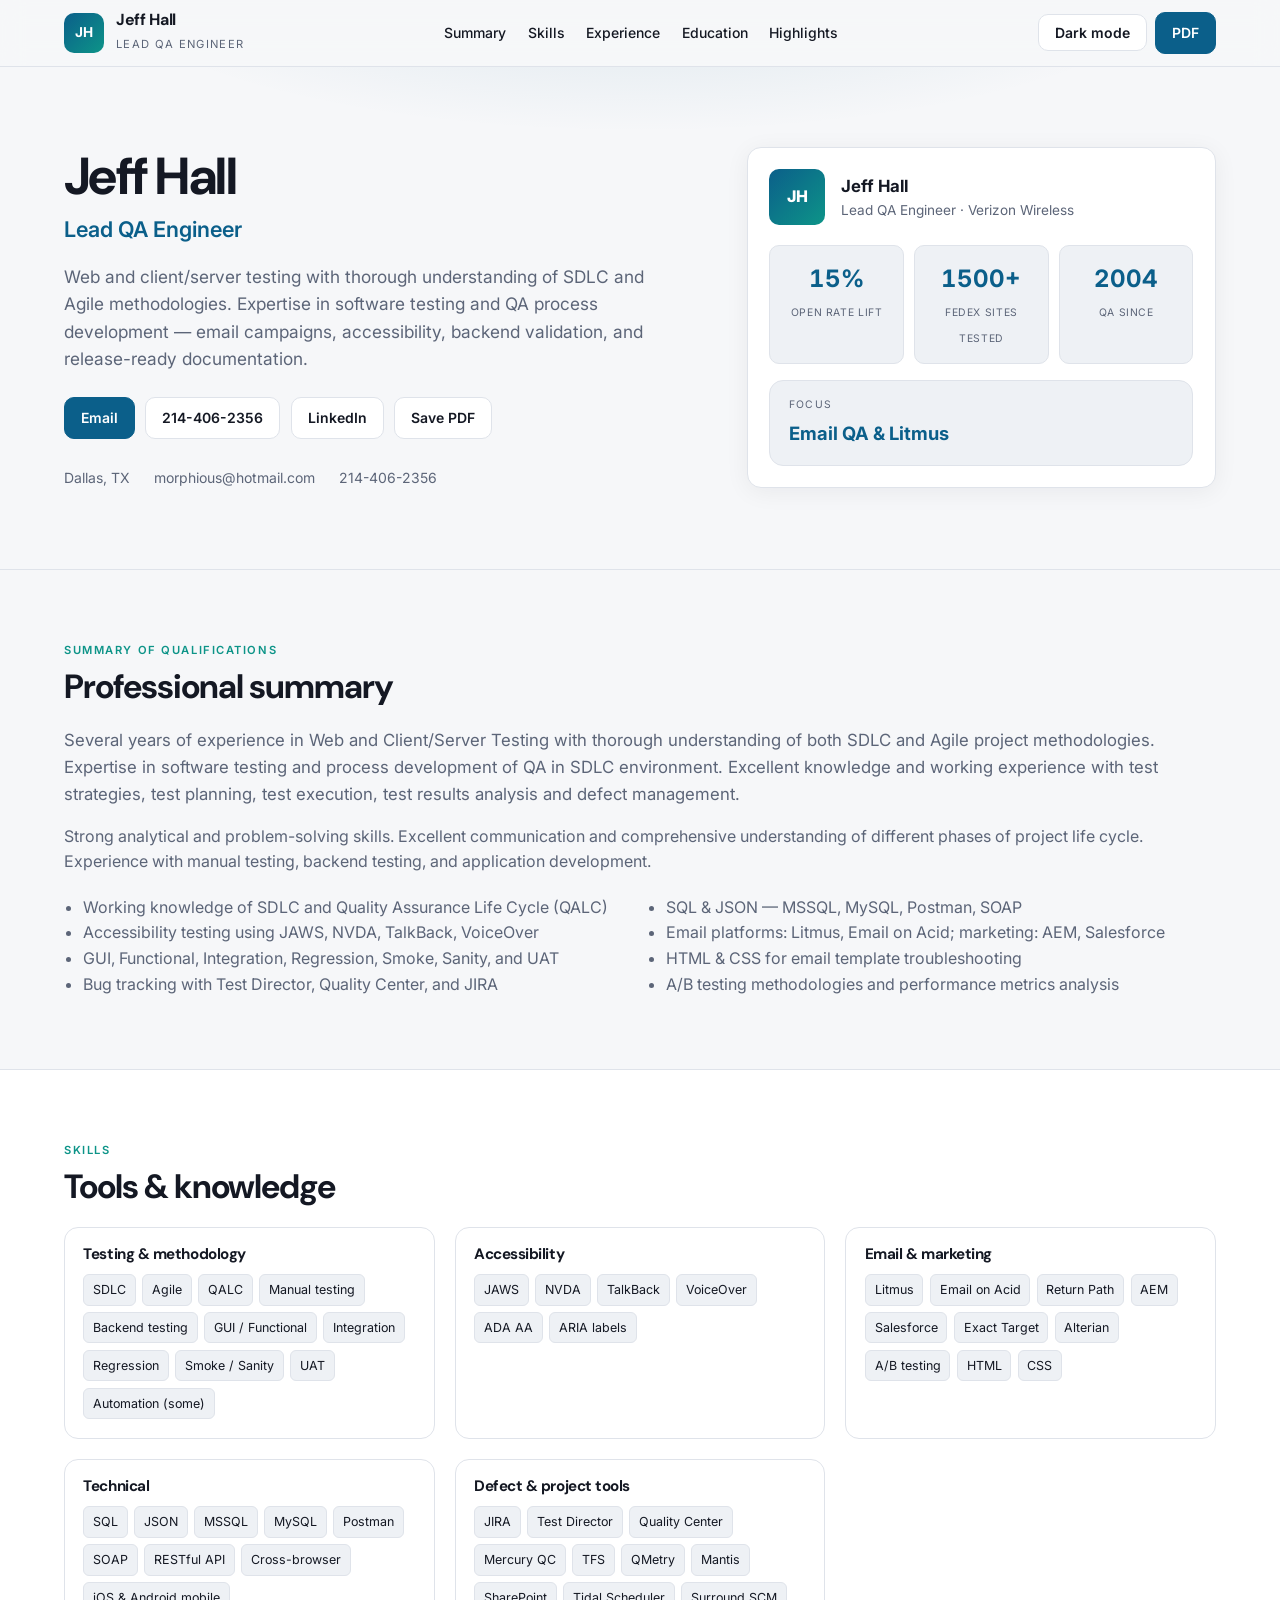
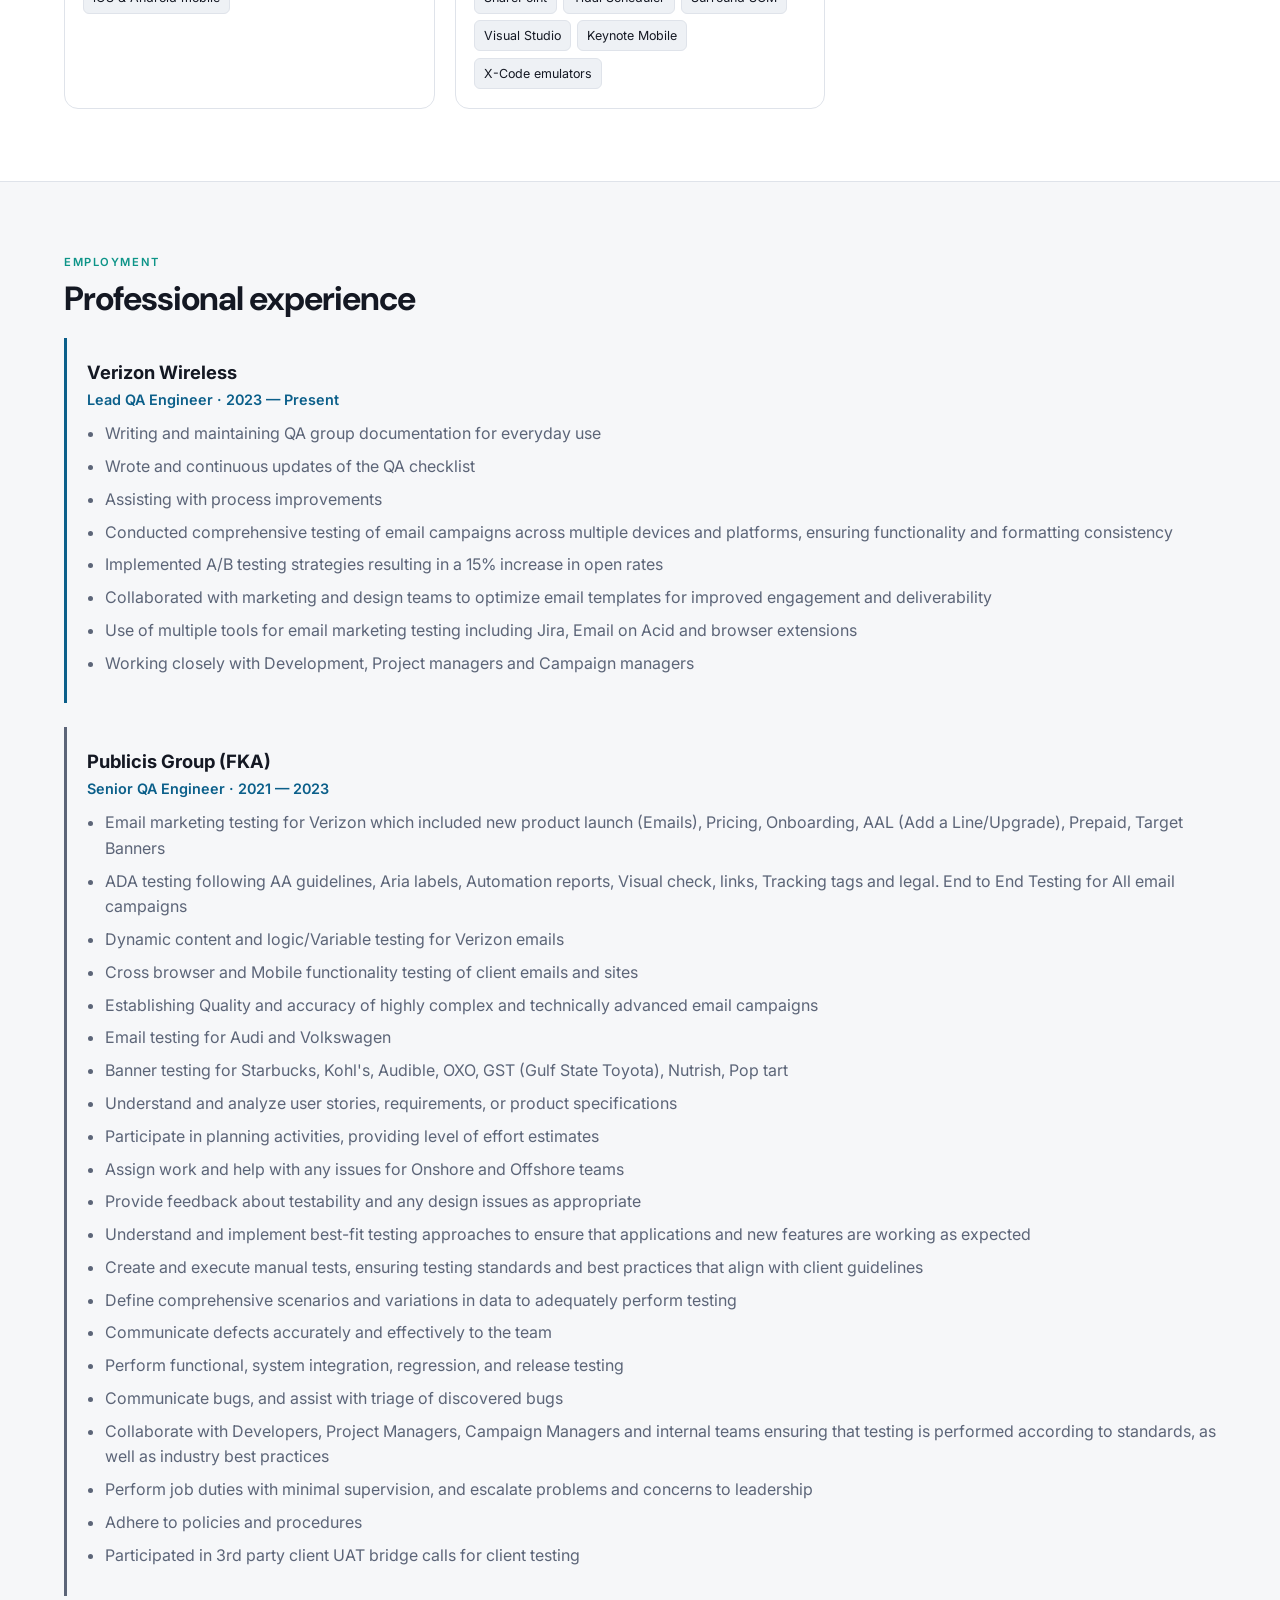
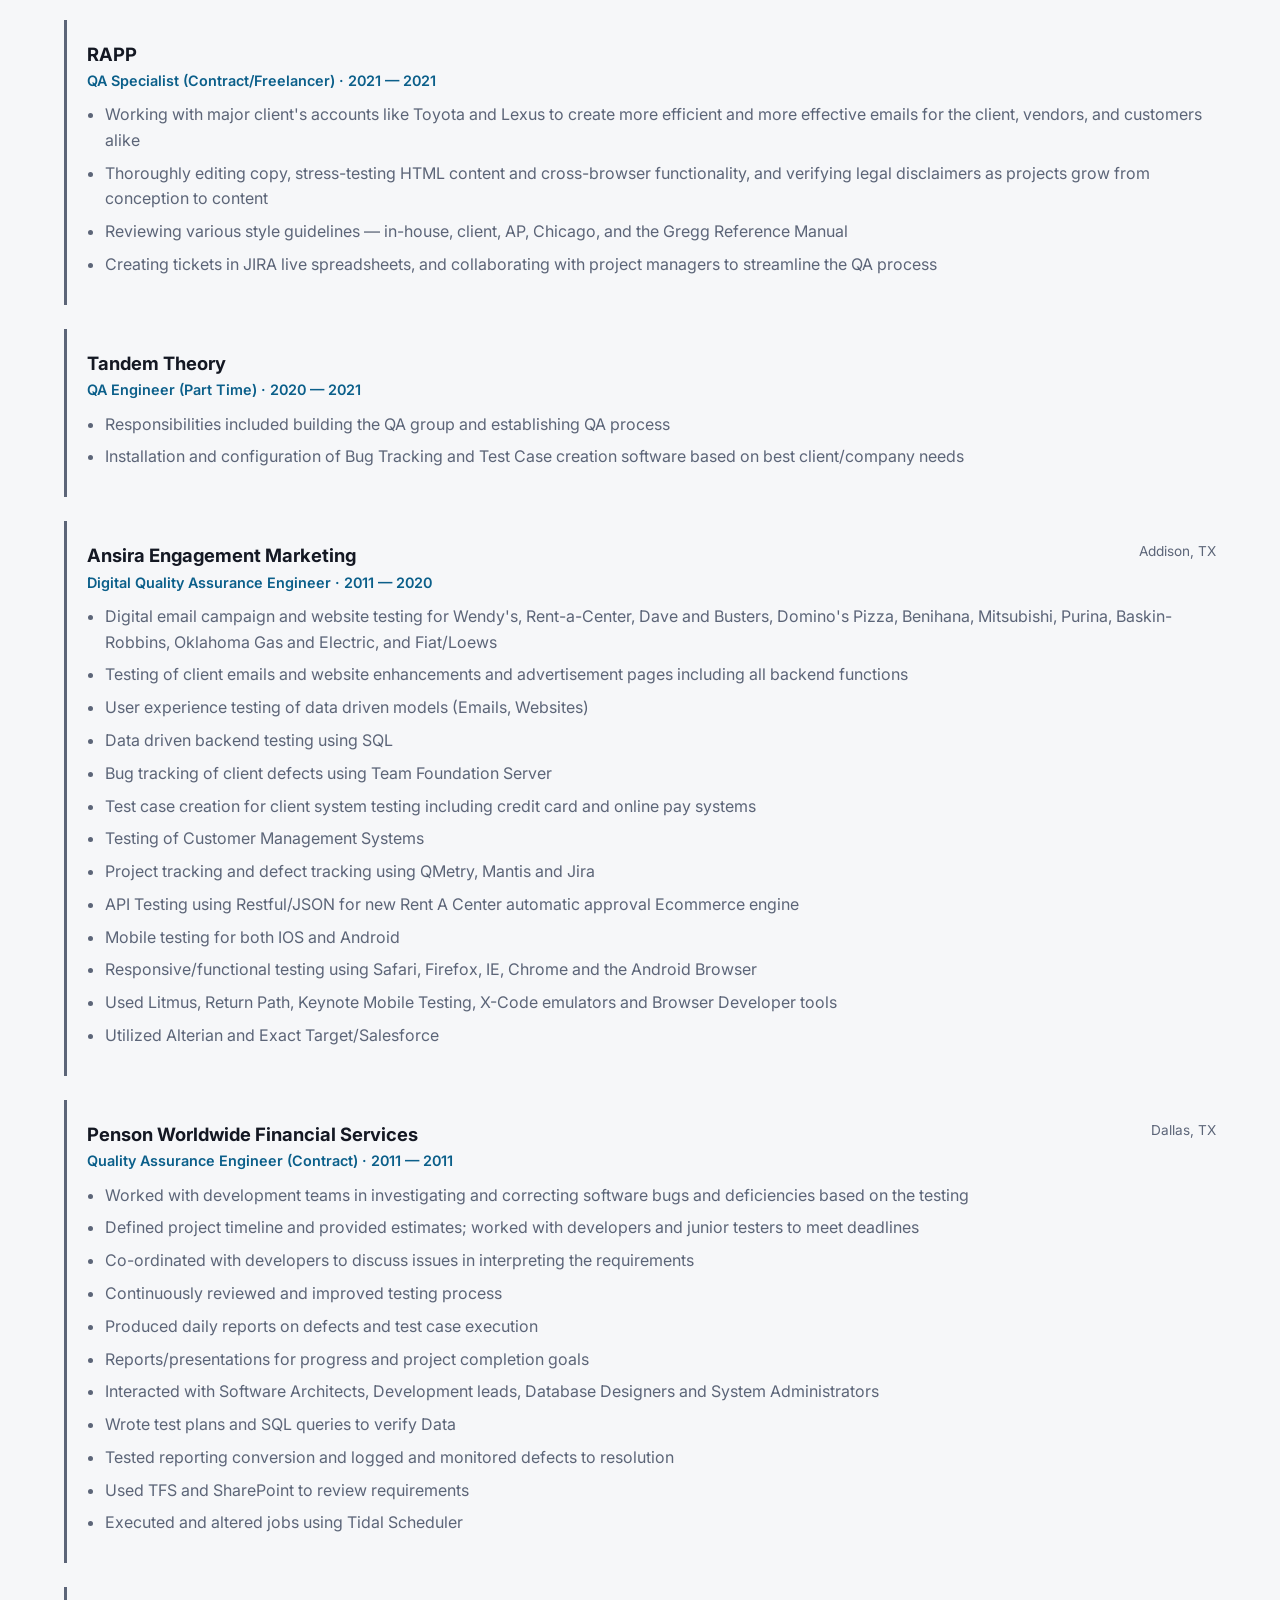
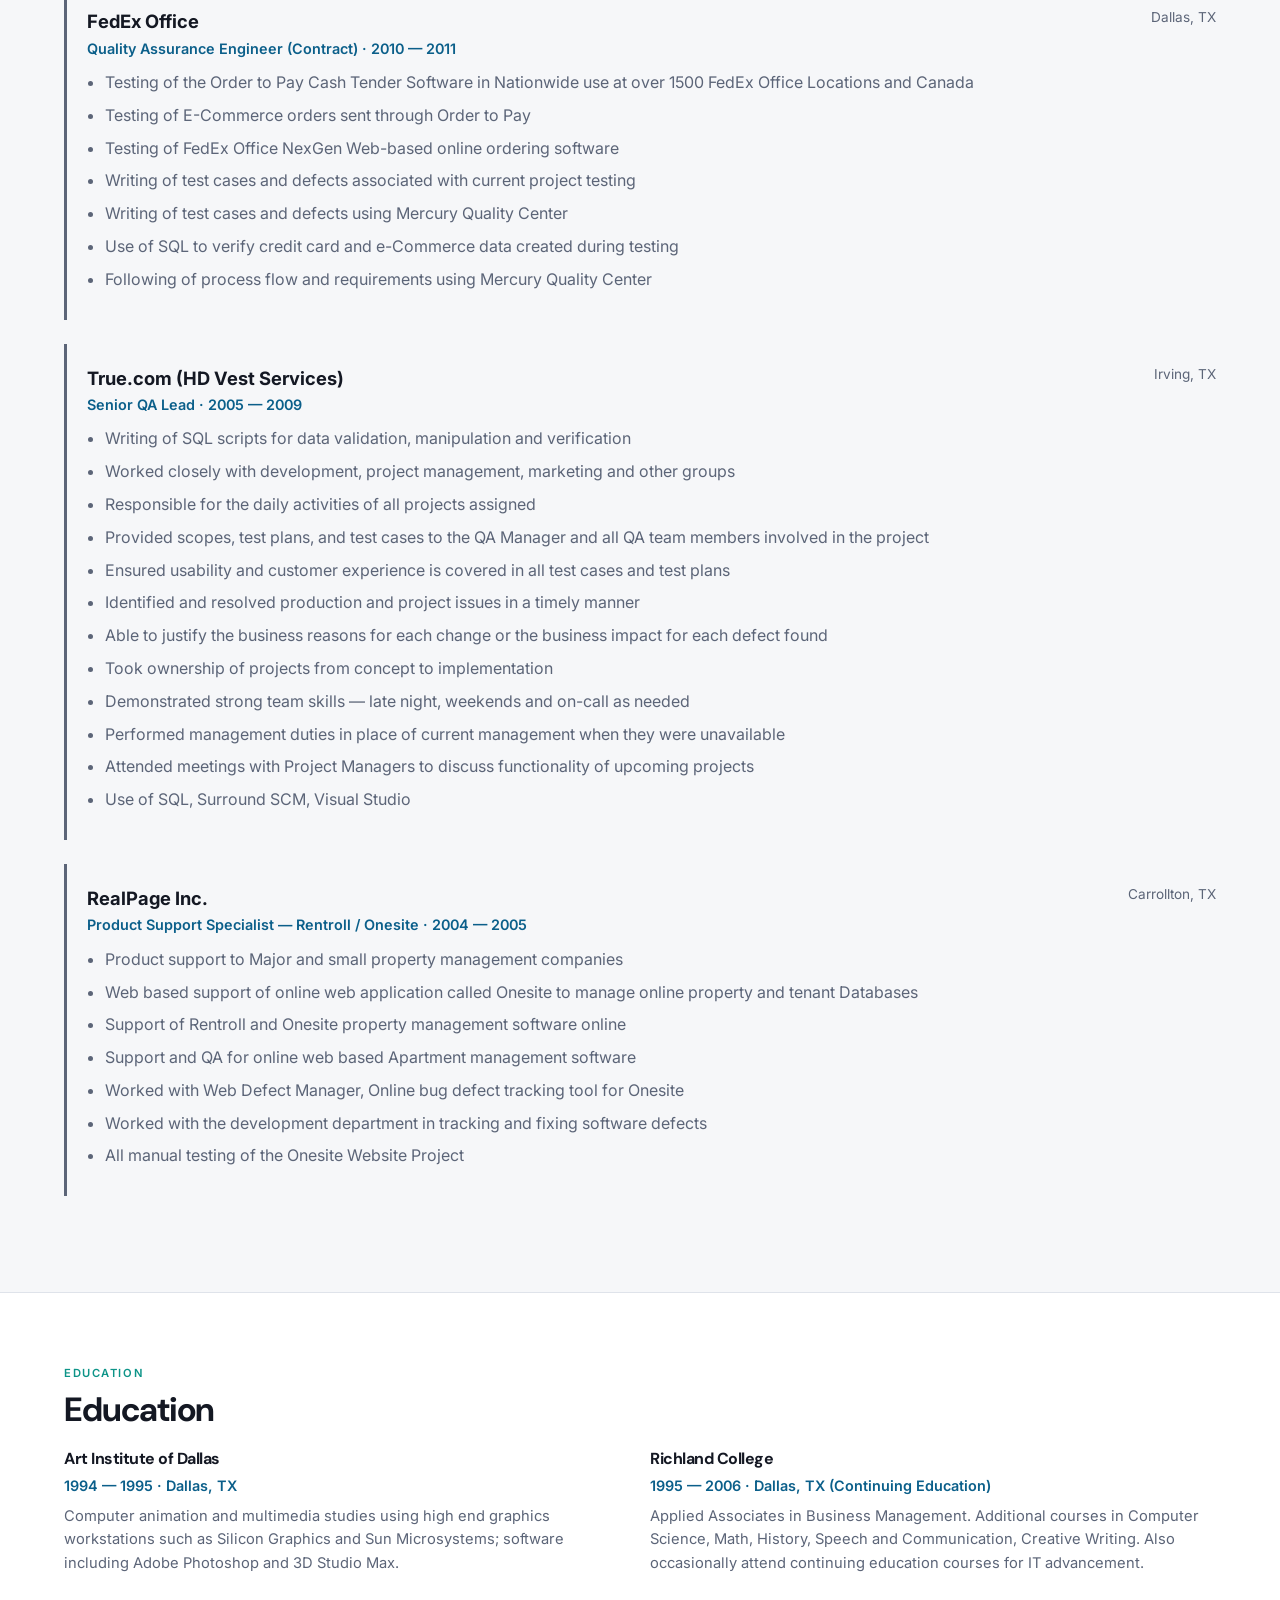
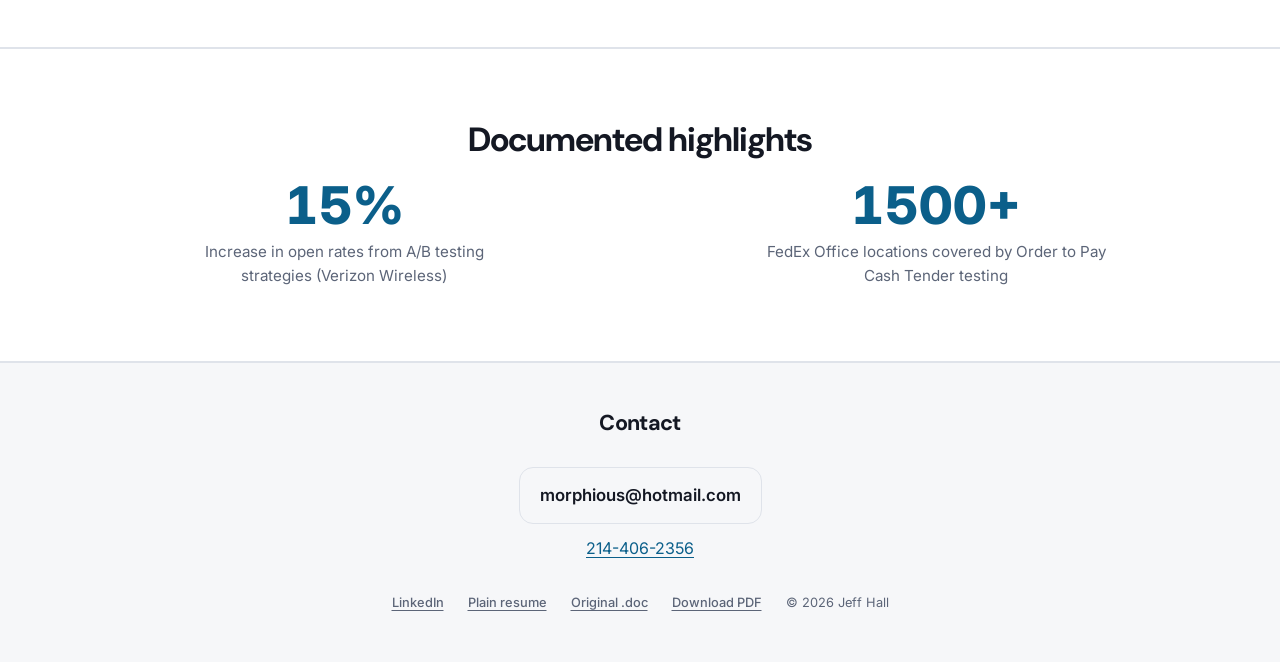
==== index.html @ 14f7b8dd "Initial commit - resume website Static resume site with GitHub Pages auto-deploy workflow.  Co-autho" ====
<!DOCTYPE html>
<html lang="en">
<head>
  <meta charset="UTF-8" />
  <meta name="viewport" content="width=device-width, initial-scale=1.0" />
  <meta name="description" content="Jeff Hall — Lead QA Engineer. Email QA, accessibility (JAWS/NVDA), Litmus, WCAG. Verizon, Publicis, Ansira. Dallas, TX." />
  <title>Jeff Hall | Lead QA Engineer</title>
  <link rel="canonical" href="https://example.com/" />
  <meta property="og:title" content="Jeff Hall | Lead QA Engineer" />
  <meta property="og:description" content="Lead QA Engineer — Web &amp; client/server testing, email QA, accessibility, SDLC/Agile QA." />
  <link rel="preconnect" href="https://fonts.googleapis.com" />
  <link rel="preconnect" href="https://fonts.gstatic.com" crossorigin />
  <link href="https://fonts.googleapis.com/css2?family=DM+Sans:ital,opsz,wght@0,9..40,400;0,9..40,600;0,9..40,700&family=Inter:wght@400;500;600;700&display=swap" rel="stylesheet" />
  <link rel="stylesheet" href="styles/resume-site.css?v=2026-05-20-print" />
  <script type="application/ld+json">
  {
    "@context": "https://schema.org",
    "@type": "Person",
    "name": "Jeff Hall",
    "jobTitle": "Lead QA Engineer",
    "email": "morphious@hotmail.com",
    "telephone": "+1-214-406-2356",
    "address": { "@type": "PostalAddress", "addressLocality": "Dallas", "addressRegion": "TX", "addressCountry": "US" },
    "worksFor": { "@type": "Organization", "name": "Verizon Wireless" }
  }
  </script>
</head>
<body>
  <a class="skip-link" href="#main">Skip to content</a>

  <header class="site-header no-print">
    <div class="wrap header-inner">
      <a class="brand" href="#top"><span class="brand-mark" aria-hidden="true">JH</span><span class="brand-text"><strong>Jeff Hall</strong><span>Lead QA Engineer</span></span></a>
      <nav class="nav-desktop" aria-label="Primary">
        <a href="#about">Summary</a>
        <a href="#skills">Skills</a>
        <a href="#experience">Experience</a>
        <a href="#education">Education</a>
        <a href="#impact">Highlights</a>
      </nav>
      <div class="header-actions">
        <button type="button" class="btn menu-toggle no-print" id="menu-toggle" aria-expanded="false" aria-controls="nav-mobile" aria-label="Open menu"><span></span><span></span><span></span></button>
        <button type="button" class="btn no-print" id="theme-toggle" aria-pressed="false"><span class="theme-toggle-label">Dark mode</span></button>
        <a href="#" class="btn btn-primary no-print" data-print-resume>PDF</a>
      </div>
    </div>
    <nav class="nav-mobile wrap no-print" id="nav-mobile" aria-label="Mobile">
      <a href="#about">Summary</a>
      <a href="#skills">Skills</a>
      <a href="#experience">Experience</a>
      <a href="#education">Education</a>
      <a href="#impact">Highlights</a>
      <a href="resume.html">Plain resume</a>
      <a href="assets/JeffHallResume.doc">Source .doc</a>
    </nav>
  </header>

  <main id="main">
    <section class="hero" id="top">
      <div class="wrap hero-grid">
        <div>
          <h1>Jeff Hall</h1>
          <p class="hero-role">Lead QA Engineer</p>
          <p class="hero-lede">Web and client/server testing with thorough understanding of SDLC and Agile methodologies. Expertise in software testing and QA process development — email campaigns, accessibility, backend validation, and release-ready documentation.</p>
          <div class="hero-actions no-print">
            <a class="btn btn-primary" href="mailto:morphious@hotmail.com">Email</a>
            <a class="btn" href="tel:+12144062356">214-406-2356</a>
            <a class="btn" href="https://www.linkedin.com/in/jeff-hall-a45299/" target="_blank" rel="noopener noreferrer">LinkedIn</a>
            <a href="#" class="btn" data-print-resume>Save PDF</a>
          </div>
          <div class="hero-meta">
            <span>Dallas, TX</span>
            <span>morphious@hotmail.com</span>
            <span>214-406-2356</span>
          </div>
        </div>
        <aside class="stat-board" aria-label="Highlights">
          <div class="stat-board-header">
            <div class="stat-avatar" aria-hidden="true">JH</div>
            <div>
              <div class="stat-board-title">Jeff Hall</div>
              <div class="stat-board-sub">Lead QA Engineer · Verizon Wireless</div>
            </div>
          </div>
          <div class="stat-grid">
            <div class="stat-cell"><strong>15%</strong><span>Open rate lift</span></div>
            <div class="stat-cell"><strong>1500+</strong><span>FedEx sites tested</span></div>
            <div class="stat-cell"><strong>2004</strong><span>QA since</span></div>
          </div>
          <div class="focus-card">
            <small>Focus</small>
            <div id="focus-rotator">Email QA &amp; Litmus</div>
          </div>
        </aside>
      </div>
    </section>

    <section class="section" id="about">
      <div class="wrap">
        <p class="section-label">Summary of qualifications</p>
        <h2 class="section-title">Professional summary</h2>
        <div class="prose">
          <p class="lead-in">Several years of experience in Web and Client/Server Testing with thorough understanding of both SDLC and Agile project methodologies. Expertise in software testing and process development of QA in SDLC environment. Excellent knowledge and working experience with test strategies, test planning, test execution, test results analysis and defect management.</p>
          <p>Strong analytical and problem-solving skills. Excellent communication and comprehensive understanding of different phases of project life cycle. Experience with manual testing, backend testing, and application development.</p>
        </div>
        <ul class="about-list">
          <li>Working knowledge of SDLC and Quality Assurance Life Cycle (QALC)</li>
          <li>Accessibility testing using JAWS, NVDA, TalkBack, VoiceOver</li>
          <li>GUI, Functional, Integration, Regression, Smoke, Sanity, and UAT</li>
          <li>Bug tracking with Test Director, Quality Center, and JIRA</li>
          <li>SQL &amp; JSON — MSSQL, MySQL, Postman, SOAP</li>
          <li>Email platforms: Litmus, Email on Acid; marketing: AEM, Salesforce</li>
          <li>HTML &amp; CSS for email template troubleshooting</li>
          <li>A/B testing methodologies and performance metrics analysis</li>
        </ul>
      </div>
    </section>

    <section class="section section-alt" id="skills">
      <div class="wrap">
        <p class="section-label">Skills</p>
        <h2 class="section-title">Tools &amp; knowledge</h2>
        <div class="tool-grid">
          <div class="tool-group"><h3>Testing &amp; methodology</h3><div class="chips"><span class="chip">SDLC</span><span class="chip">Agile</span><span class="chip">QALC</span><span class="chip">Manual testing</span><span class="chip">Backend testing</span><span class="chip">GUI / Functional</span><span class="chip">Integration</span><span class="chip">Regression</span><span class="chip">Smoke / Sanity</span><span class="chip">UAT</span><span class="chip">Automation (some)</span></div></div>
          <div class="tool-group"><h3>Accessibility</h3><div class="chips"><span class="chip">JAWS</span><span class="chip">NVDA</span><span class="chip">TalkBack</span><span class="chip">VoiceOver</span><span class="chip">ADA AA</span><span class="chip">ARIA labels</span></div></div>
          <div class="tool-group"><h3>Email &amp; marketing</h3><div class="chips"><span class="chip">Litmus</span><span class="chip">Email on Acid</span><span class="chip">Return Path</span><span class="chip">AEM</span><span class="chip">Salesforce</span><span class="chip">Exact Target</span><span class="chip">Alterian</span><span class="chip">A/B testing</span><span class="chip">HTML</span><span class="chip">CSS</span></div></div>
          <div class="tool-group"><h3>Technical</h3><div class="chips"><span class="chip">SQL</span><span class="chip">JSON</span><span class="chip">MSSQL</span><span class="chip">MySQL</span><span class="chip">Postman</span><span class="chip">SOAP</span><span class="chip">RESTful API</span><span class="chip">Cross-browser</span><span class="chip">iOS &amp; Android mobile</span></div></div>
          <div class="tool-group"><h3>Defect &amp; project tools</h3><div class="chips"><span class="chip">JIRA</span><span class="chip">Test Director</span><span class="chip">Quality Center</span><span class="chip">Mercury QC</span><span class="chip">TFS</span><span class="chip">QMetry</span><span class="chip">Mantis</span><span class="chip">SharePoint</span><span class="chip">Tidal Scheduler</span><span class="chip">Surround SCM</span><span class="chip">Visual Studio</span><span class="chip">Keynote Mobile</span><span class="chip">X-Code emulators</span></div></div>
        </div>
      </div>
    </section>

    <section class="section" id="experience">
      <div class="wrap">
        <p class="section-label">Employment</p>
        <h2 class="section-title">Professional experience</h2>

        <article class="job">
          <div class="job-head"><div><strong>Verizon Wireless</strong><div class="job-meta">Lead QA Engineer · 2023 — Present</div></div></div>
          <ul>
            <li>Writing and maintaining QA group documentation for everyday use</li>
            <li>Wrote and continuous updates of the QA checklist</li>
            <li>Assisting with process improvements</li>
            <li>Conducted comprehensive testing of email campaigns across multiple devices and platforms, ensuring functionality and formatting consistency</li>
            <li>Implemented A/B testing strategies resulting in a 15% increase in open rates</li>
            <li>Collaborated with marketing and design teams to optimize email templates for improved engagement and deliverability</li>
            <li>Use of multiple tools for email marketing testing including Jira, Email on Acid and browser extensions</li>
            <li>Working closely with Development, Project managers and Campaign managers</li>
          </ul>
        </article>

        <article class="job alt">
          <div class="job-head"><div><strong>Publicis Group (FKA)</strong><div class="job-meta">Senior QA Engineer · 2021 — 2023</div></div></div>
          <ul>
            <li>Email marketing testing for Verizon which included new product launch (Emails), Pricing, Onboarding, AAL (Add a Line/Upgrade), Prepaid, Target Banners</li>
            <li>ADA testing following AA guidelines, Aria labels, Automation reports, Visual check, links, Tracking tags and legal. End to End Testing for All email campaigns</li>
            <li>Dynamic content and logic/Variable testing for Verizon emails</li>
            <li>Cross browser and Mobile functionality testing of client emails and sites</li>
            <li>Establishing Quality and accuracy of highly complex and technically advanced email campaigns</li>
            <li>Email testing for Audi and Volkswagen</li>
            <li>Banner testing for Starbucks, Kohl's, Audible, OXO, GST (Gulf State Toyota), Nutrish, Pop tart</li>
            <li>Understand and analyze user stories, requirements, or product specifications</li>
            <li>Participate in planning activities, providing level of effort estimates</li>
            <li>Assign work and help with any issues for Onshore and Offshore teams</li>
            <li>Provide feedback about testability and any design issues as appropriate</li>
            <li>Understand and implement best-fit testing approaches to ensure that applications and new features are working as expected</li>
            <li>Create and execute manual tests, ensuring testing standards and best practices that align with client guidelines</li>
            <li>Define comprehensive scenarios and variations in data to adequately perform testing</li>
            <li>Communicate defects accurately and effectively to the team</li>
            <li>Perform functional, system integration, regression, and release testing</li>
            <li>Communicate bugs, and assist with triage of discovered bugs</li>
            <li>Collaborate with Developers, Project Managers, Campaign Managers and internal teams ensuring that testing is performed according to standards, as well as industry best practices</li>
            <li>Perform job duties with minimal supervision, and escalate problems and concerns to leadership</li>
            <li>Adhere to policies and procedures</li>
            <li>Participated in 3rd party client UAT bridge calls for client testing</li>
          </ul>
        </article>

        <article class="job alt">
          <div class="job-head"><div><strong>RAPP</strong><div class="job-meta">QA Specialist (Contract/Freelancer) · 2021 — 2021</div></div></div>
          <ul>
            <li>Working with major client's accounts like Toyota and Lexus to create more efficient and more effective emails for the client, vendors, and customers alike</li>
            <li>Thoroughly editing copy, stress-testing HTML content and cross-browser functionality, and verifying legal disclaimers as projects grow from conception to content</li>
            <li>Reviewing various style guidelines — in-house, client, AP, Chicago, and the Gregg Reference Manual</li>
            <li>Creating tickets in JIRA live spreadsheets, and collaborating with project managers to streamline the QA process</li>
          </ul>
        </article>

        <article class="job alt">
          <div class="job-head"><div><strong>Tandem Theory</strong><div class="job-meta">QA Engineer (Part Time) · 2020 — 2021</div></div></div>
          <ul>
            <li>Responsibilities included building the QA group and establishing QA process</li>
            <li>Installation and configuration of Bug Tracking and Test Case creation software based on best client/company needs</li>
          </ul>
        </article>

        <article class="job alt">
          <div class="job-head"><div><strong>Ansira Engagement Marketing</strong><div class="job-meta">Digital Quality Assurance Engineer · 2011 — 2020</div></div><div class="job-location">Addison, TX</div></div>
          <ul>
            <li>Digital email campaign and website testing for Wendy's, Rent-a-Center, Dave and Busters, Domino's Pizza, Benihana, Mitsubishi, Purina, Baskin-Robbins, Oklahoma Gas and Electric, and Fiat/Loews</li>
            <li>Testing of client emails and website enhancements and advertisement pages including all backend functions</li>
            <li>User experience testing of data driven models (Emails, Websites)</li>
            <li>Data driven backend testing using SQL</li>
            <li>Bug tracking of client defects using Team Foundation Server</li>
            <li>Test case creation for client system testing including credit card and online pay systems</li>
            <li>Testing of Customer Management Systems</li>
            <li>Project tracking and defect tracking using QMetry, Mantis and Jira</li>
            <li>API Testing using Restful/JSON for new Rent A Center automatic approval Ecommerce engine</li>
            <li>Mobile testing for both IOS and Android</li>
            <li>Responsive/functional testing using Safari, Firefox, IE, Chrome and the Android Browser</li>
            <li>Used Litmus, Return Path, Keynote Mobile Testing, X-Code emulators and Browser Developer tools</li>
            <li>Utilized Alterian and Exact Target/Salesforce</li>
          </ul>
        </article>

        <article class="job alt">
          <div class="job-head"><div><strong>Penson Worldwide Financial Services</strong><div class="job-meta">Quality Assurance Engineer (Contract) · 2011 — 2011</div></div><div class="job-location">Dallas, TX</div></div>
          <ul>
            <li>Worked with development teams in investigating and correcting software bugs and deficiencies based on the testing</li>
            <li>Defined project timeline and provided estimates; worked with developers and junior testers to meet deadlines</li>
            <li>Co-ordinated with developers to discuss issues in interpreting the requirements</li>
            <li>Continuously reviewed and improved testing process</li>
            <li>Produced daily reports on defects and test case execution</li>
            <li>Reports/presentations for progress and project completion goals</li>
            <li>Interacted with Software Architects, Development leads, Database Designers and System Administrators</li>
            <li>Wrote test plans and SQL queries to verify Data</li>
            <li>Tested reporting conversion and logged and monitored defects to resolution</li>
            <li>Used TFS and SharePoint to review requirements</li>
            <li>Executed and altered jobs using Tidal Scheduler</li>
          </ul>
        </article>

        <article class="job alt">
          <div class="job-head"><div><strong>FedEx Office</strong><div class="job-meta">Quality Assurance Engineer (Contract) · 2010 — 2011</div></div><div class="job-location">Dallas, TX</div></div>
          <ul>
            <li>Testing of the Order to Pay Cash Tender Software in Nationwide use at over 1500 FedEx Office Locations and Canada</li>
            <li>Testing of E-Commerce orders sent through Order to Pay</li>
            <li>Testing of FedEx Office NexGen Web-based online ordering software</li>
            <li>Writing of test cases and defects associated with current project testing</li>
            <li>Writing of test cases and defects using Mercury Quality Center</li>
            <li>Use of SQL to verify credit card and e-Commerce data created during testing</li>
            <li>Following of process flow and requirements using Mercury Quality Center</li>
          </ul>
        </article>

        <article class="job alt">
          <div class="job-head"><div><strong>True.com (HD Vest Services)</strong><div class="job-meta">Senior QA Lead · 2005 — 2009</div></div><div class="job-location">Irving, TX</div></div>
          <ul>
            <li>Writing of SQL scripts for data validation, manipulation and verification</li>
            <li>Worked closely with development, project management, marketing and other groups</li>
            <li>Responsible for the daily activities of all projects assigned</li>
            <li>Provided scopes, test plans, and test cases to the QA Manager and all QA team members involved in the project</li>
            <li>Ensured usability and customer experience is covered in all test cases and test plans</li>
            <li>Identified and resolved production and project issues in a timely manner</li>
            <li>Able to justify the business reasons for each change or the business impact for each defect found</li>
            <li>Took ownership of projects from concept to implementation</li>
            <li>Demonstrated strong team skills — late night, weekends and on-call as needed</li>
            <li>Performed management duties in place of current management when they were unavailable</li>
            <li>Attended meetings with Project Managers to discuss functionality of upcoming projects</li>
            <li>Use of SQL, Surround SCM, Visual Studio</li>
          </ul>
        </article>

        <article class="job alt">
          <div class="job-head"><div><strong>RealPage Inc.</strong><div class="job-meta">Product Support Specialist — Rentroll / Onesite · 2004 — 2005</div></div><div class="job-location">Carrollton, TX</div></div>
          <ul>
            <li>Product support to Major and small property management companies</li>
            <li>Web based support of online web application called Onesite to manage online property and tenant Databases</li>
            <li>Support of Rentroll and Onesite property management software online</li>
            <li>Support and QA for online web based Apartment management software</li>
            <li>Worked with Web Defect Manager, Online bug defect tracking tool for Onesite</li>
            <li>Worked with the development department in tracking and fixing software defects</li>
            <li>All manual testing of the Onesite Website Project</li>
          </ul>
        </article>
      </div>
    </section>

    <section class="section section-alt" id="education">
      <div class="wrap">
        <p class="section-label">Education</p>
        <h2 class="section-title">Education</h2>
        <div class="credentials-grid">
          <article class="value-prop-card" style="transform: none;">
            <h3 style="font-size: 1rem; margin: 0 0 0.35rem;">Art Institute of Dallas</h3>
            <p style="margin: 0 0 0.5rem; font-size: 0.9rem; color: var(--primary); font-weight: 600;">1994 — 1995 · Dallas, TX</p>
            <p style="margin: 0; color: var(--muted); font-size: 0.92rem;">Computer animation and multimedia studies using high end graphics workstations such as Silicon Graphics and Sun Microsystems; software including Adobe Photoshop and 3D Studio Max.</p>
          </article>
          <article class="value-prop-card" style="transform: none;">
            <h3 style="font-size: 1rem; margin: 0 0 0.35rem;">Richland College</h3>
            <p style="margin: 0 0 0.5rem; font-size: 0.9rem; color: var(--primary); font-weight: 600;">1995 — 2006 · Dallas, TX (Continuing Education)</p>
            <p style="margin: 0; color: var(--muted); font-size: 0.92rem;">Applied Associates in Business Management. Additional courses in Computer Science, Math, History, Speech and Communication, Creative Writing. Also occasionally attend continuing education courses for IT advancement.</p>
          </article>
        </div>
      </div>
    </section>

    <section class="section impact-section" id="impact">
      <div class="wrap">
        <h2 class="section-title" style="text-align: center;">Documented highlights</h2>
        <div class="impact-grid two-col">
          <div><div class="impact-num">15%</div><div class="impact-text">Increase in open rates from A/B testing strategies (Verizon Wireless)</div></div>
          <div><div class="impact-num">1500+</div><div class="impact-text">FedEx Office locations covered by Order to Pay Cash Tender testing</div></div>
        </div>
      </div>
    </section>
  </main>

  <footer class="site-footer">
    <div class="wrap">
      <h2 class="section-title" style="font-size: 1.35rem;">Contact</h2>
      <a class="footer-email" href="mailto:morphious@hotmail.com">morphious@hotmail.com</a>
      <p style="margin-top: 0.75rem;"><a href="tel:+12144062356">214-406-2356</a></p>
      <div class="footer-links no-print">
        <a href="https://www.linkedin.com/in/jeff-hall-a45299/" target="_blank" rel="noopener noreferrer">LinkedIn</a>
        <a href="resume.html">Plain resume</a>
        <a href="assets/JeffHallResume.doc">Original .doc</a>
        <a href="#" data-print-resume>Download PDF</a>
        <span>© <span id="year"></span> Jeff Hall</span>
      </div>
    </div>
  </footer>

  <script>document.getElementById('year').textContent = new Date().getFullYear();</script>
  <script src="js/resume-site.js?v=2026-05-20-print" defer></script>
</body>
</html>
---- styles/resume-site.css ----
/* Jeff Hall resume site — enterprise layout, light/dark, print */
:root {
  --bg: #f6f7f9;
  --surface: #ffffff;
  --surface-2: #eef1f5;
  --text: #141823;
  --muted: #5c6578;
  --line: #dfe3ea;
  --primary: #0b5f8a;
  --primary-soft: rgba(11, 95, 138, 0.12);
  --accent: #0d9488;
  --accent-soft: rgba(13, 148, 136, 0.12);
  --warning-soft: rgba(180, 83, 9, 0.12);
  --nav-h: 4rem;
  --radius: 10px;
  --radius-lg: 14px;
  --shadow: 0 4px 24px rgba(15, 23, 42, 0.06);
  --shadow-lg: 0 18px 48px rgba(15, 23, 42, 0.08);
  --font-sans: "Inter", system-ui, -apple-system, sans-serif;
  --font-display: "DM Sans", var(--font-sans);
  --max: 72rem;
}

body[data-theme="dark"] {
  --bg: #0c0e12;
  --surface: #151922;
  --surface-2: #1c2230;
  --text: #eef1f6;
  --muted: #9aa3b2;
  --line: #2a3142;
  --primary: #38bdf8;
  --primary-soft: rgba(56, 189, 248, 0.14);
  --accent: #2dd4bf;
  --accent-soft: rgba(45, 212, 191, 0.14);
  --warning-soft: rgba(251, 191, 36, 0.12);
  --shadow: 0 4px 24px rgba(0, 0, 0, 0.35);
  --shadow-lg: 0 18px 48px rgba(0, 0, 0, 0.45);
}

@media (prefers-reduced-motion: reduce) {
  html {
    scroll-behavior: auto;
  }
  *,
  *::before,
  *::after {
    animation-duration: 0.01ms !important;
    animation-iteration-count: 1 !important;
    transition-duration: 0.01ms !important;
  }
}

*,
*::before,
*::after {
  box-sizing: border-box;
}

html {
  scroll-behavior: smooth;
}

body {
  margin: 0;
  font-family: var(--font-sans);
  font-size: 1rem;
  line-height: 1.6;
  color: var(--text);
  background: var(--bg);
  transition: background-color 0.2s ease, color 0.2s ease;
  overflow-x: clip;
  -webkit-text-size-adjust: 100%;
  text-size-adjust: 100%;
}

img {
  max-width: 100%;
  height: auto;
}

a {
  color: var(--primary);
  text-decoration-thickness: 1px;
  text-underline-offset: 3px;
}

a:hover {
  text-decoration: underline;
}

:focus-visible {
  outline: 2px solid var(--primary);
  outline-offset: 3px;
}

.skip-link {
  position: absolute;
  left: -9999px;
  top: 0.75rem;
  z-index: 1000;
  padding: 0.5rem 1rem;
  background: var(--surface);
  border: 1px solid var(--line);
  border-radius: var(--radius);
  font-weight: 600;
}

.skip-link:focus {
  left: 0.75rem;
}

.wrap {
  width: min(var(--max), calc(100% - 2rem));
  margin-inline: auto;
}

/* ----- Header ----- */
.site-header {
  position: sticky;
  top: 0;
  z-index: 100;
  border-bottom: 1px solid var(--line);
  background: color-mix(in srgb, var(--bg) 88%, transparent);
  backdrop-filter: blur(12px);
}

.header-inner {
  display: flex;
  align-items: center;
  justify-content: space-between;
  gap: 1rem;
  min-height: var(--nav-h);
  padding-block: 0.65rem;
}

.brand {
  display: flex;
  align-items: center;
  gap: 0.75rem;
  text-decoration: none;
  color: inherit;
}

.brand-mark {
  width: 2.5rem;
  height: 2.5rem;
  border-radius: var(--radius);
  background: linear-gradient(135deg, var(--primary), var(--accent));
  color: #fff;
  font-weight: 700;
  font-size: 0.85rem;
  display: grid;
  place-items: center;
}

body[data-theme="dark"] .brand-mark {
  color: #0c0e12;
}

.brand-text strong {
  font-family: var(--font-display);
  font-weight: 700;
  font-size: 1rem;
  letter-spacing: -0.02em;
  display: block;
  line-height: 1.2;
}

.brand-text span {
  font-size: 0.7rem;
  letter-spacing: 0.12em;
  text-transform: uppercase;
  color: var(--muted);
}

.nav-desktop {
  display: none;
  align-items: center;
  gap: 1.35rem;
}

.nav-desktop a {
  font-size: 0.875rem;
  font-weight: 500;
  color: inherit;
  text-decoration: none;
}

.nav-desktop a:hover {
  color: var(--primary);
  text-decoration: none;
}

.header-actions {
  display: flex;
  align-items: center;
  gap: 0.5rem;
}

.btn {
  display: inline-flex;
  align-items: center;
  justify-content: center;
  gap: 0.45rem;
  padding: 0.55rem 1rem;
  border-radius: var(--radius);
  font-size: 0.875rem;
  font-weight: 600;
  border: 1px solid var(--line);
  background: var(--surface);
  color: inherit;
  cursor: pointer;
  text-decoration: none;
  font-family: inherit;
}

.btn:hover {
  border-color: var(--primary);
  text-decoration: none;
}

.btn-primary {
  background: var(--primary);
  border-color: var(--primary);
  color: #fff;
}

body[data-theme="dark"] .btn-primary {
  color: #0c0e12;
}

.btn-primary:hover {
  filter: brightness(1.08);
  text-decoration: none;
}

.menu-toggle {
  display: flex;
  flex-direction: column;
  justify-content: center;
  gap: 5px;
  width: 2.5rem;
  height: 2.5rem;
  padding: 0;
  border: 1px solid var(--line);
  border-radius: var(--radius);
  background: var(--surface);
  cursor: pointer;
}

.menu-toggle span {
  display: block;
  height: 2px;
  width: 1.1rem;
  margin-inline: auto;
  background: var(--text);
  border-radius: 1px;
}

.nav-mobile {
  display: none;
  flex-direction: column;
  gap: 0.25rem;
  padding: 0.75rem 0 1rem;
  border-top: 1px solid var(--line);
}

.nav-mobile.is-open {
  display: flex;
}

.nav-mobile a {
  padding: 0.65rem 0.5rem;
  font-weight: 500;
  color: inherit;
  text-decoration: none;
  border-radius: var(--radius);
}

.nav-mobile a:hover {
  background: var(--surface-2);
  text-decoration: none;
}

@media (min-width: 960px) {
  .nav-desktop {
    display: flex;
  }

  .menu-toggle {
    display: none;
  }

  .nav-mobile {
    display: none !important;
  }
}

/* ----- Sections ----- */
.section {
  padding-block: clamp(3rem, 6vw, 4.5rem);
}

.section-label {
  font-size: 0.7rem;
  font-weight: 600;
  letter-spacing: 0.14em;
  text-transform: uppercase;
  color: var(--accent);
  margin: 0 0 0.5rem;
}

h1,
h2,
h3 {
  font-family: var(--font-display);
  letter-spacing: -0.03em;
  line-height: 1.15;
}

.hero {
  padding-block: clamp(3rem, 8vw, 5rem);
  border-bottom: 1px solid var(--line);
  background: radial-gradient(ellipse 80% 60% at 50% -20%, var(--primary-soft), transparent 55%);
}

.hero-grid {
  display: grid;
  gap: 2.5rem;
  align-items: start;
}

@media (min-width: 900px) {
  .hero-grid {
    grid-template-columns: 1.15fr 0.85fr;
    gap: 3rem;
  }
}

.hero h1 {
  font-size: clamp(2.25rem, 4.5vw, 3.25rem);
  margin: 0 0 0.35rem;
}

.hero-role {
  font-size: clamp(1.15rem, 2vw, 1.35rem);
  color: var(--primary);
  font-weight: 600;
  margin: 0 0 1rem;
}

.hero-lede {
  font-size: 1.08rem;
  color: var(--muted);
  max-width: 38rem;
  margin: 0 0 1.5rem;
}

.badge-row {
  display: flex;
  flex-wrap: wrap;
  gap: 0.5rem;
  margin-bottom: 1.25rem;
}

.badge {
  display: inline-flex;
  align-items: center;
  gap: 0.35rem;
  padding: 0.35rem 0.75rem;
  border-radius: 999px;
  font-size: 0.78rem;
  font-weight: 600;
  background: var(--surface);
  border: 1px solid var(--line);
}

.badge-dot {
  width: 6px;
  height: 6px;
  border-radius: 50%;
  background: var(--accent);
}

.hero-actions {
  display: flex;
  flex-wrap: wrap;
  gap: 0.65rem;
}

.hero-meta {
  display: flex;
  flex-wrap: wrap;
  gap: 1rem 1.5rem;
  margin-top: 1.75rem;
  font-size: 0.875rem;
  color: var(--muted);
}

.stat-board {
  background: var(--surface);
  border: 1px solid var(--line);
  border-radius: var(--radius-lg);
  padding: 1.35rem;
  box-shadow: var(--shadow);
}

.stat-board-header {
  display: flex;
  align-items: center;
  gap: 1rem;
  margin-bottom: 1.25rem;
}

.stat-avatar {
  width: 3.5rem;
  height: 3.5rem;
  border-radius: var(--radius);
  background: linear-gradient(135deg, var(--primary), var(--accent));
  display: grid;
  place-items: center;
  font-weight: 800;
  font-size: 1rem;
  color: #fff;
}

body[data-theme="dark"] .stat-avatar {
  color: #0c0e12;
}

.stat-board-title {
  font-weight: 700;
  font-size: 1.05rem;
}

.stat-board-sub {
  font-size: 0.85rem;
  color: var(--muted);
}

.stat-grid {
  display: grid;
  grid-template-columns: repeat(3, 1fr);
  gap: 0.65rem;
}

.stat-cell {
  text-align: center;
  padding: 0.85rem 0.5rem;
  background: var(--surface-2);
  border-radius: var(--radius);
  border: 1px solid var(--line);
}

.stat-cell strong {
  display: block;
  font-size: 1.5rem;
  font-variant-numeric: tabular-nums;
  color: var(--primary);
}

.stat-cell span {
  font-size: 0.65rem;
  letter-spacing: 0.06em;
  text-transform: uppercase;
  color: var(--muted);
}

.focus-card {
  margin-top: 1rem;
  padding: 1rem 1.15rem;
  border-radius: var(--radius-lg);
  border: 1px solid var(--line);
  background: var(--surface-2);
}

.focus-card small {
  display: block;
  font-size: 0.65rem;
  letter-spacing: 0.12em;
  text-transform: uppercase;
  color: var(--muted);
  margin-bottom: 0.35rem;
}

#focus-rotator {
  font-weight: 700;
  font-size: 1.15rem;
  color: var(--primary);
  transition: opacity 0.25s ease;
}

/* Two-column about */
.split {
  display: grid;
  gap: 2rem;
}

@media (min-width: 768px) {
  .split {
    grid-template-columns: minmax(0, 1fr) minmax(0, 1.35fr);
    gap: 3rem;
    align-items: start;
  }

  .split-sticky {
    position: sticky;
    top: calc(var(--nav-h) + 1rem);
  }
}

.prose p {
  margin: 0 0 1rem;
  color: var(--muted);
}

.prose p:last-child {
  margin-bottom: 0;
}

.lead-in {
  font-size: 1.05rem;
  color: var(--text);
}

/* Skills matrix */
.skills-table-wrap {
  overflow-x: auto;
  border: 1px solid var(--line);
  border-radius: var(--radius-lg);
  background: var(--surface);
}

.skills-table {
  width: 100%;
  border-collapse: collapse;
  font-size: 0.9rem;
}

.skills-table th,
.skills-table td {
  padding: 0.75rem 1rem;
  text-align: left;
  border-bottom: 1px solid var(--line);
  vertical-align: top;
}

.skills-table th {
  font-family: var(--font-display);
  font-weight: 700;
  background: var(--surface-2);
  white-space: nowrap;
}

.skills-table tr:last-child td {
  border-bottom: none;
}

.skill-level {
  font-size: 0.75rem;
  font-weight: 700;
  text-transform: uppercase;
  letter-spacing: 0.06em;
  padding: 0.2rem 0.5rem;
  border-radius: 6px;
  white-space: nowrap;
}

.level-expert {
  background: var(--accent-soft);
  color: var(--accent);
}

.level-strong {
  background: var(--primary-soft);
  color: var(--primary);
}

.level-proficient {
  background: var(--warning-soft);
  color: #b45309;
}

body[data-theme="dark"] .level-proficient {
  color: #fbbf24;
}

/* Tools */
.tool-grid {
  display: grid;
  gap: 1.25rem;
}

@media (min-width: 640px) {
  .tool-grid {
    grid-template-columns: repeat(2, 1fr);
  }
}

@media (min-width: 960px) {
  .tool-grid {
    grid-template-columns: repeat(3, 1fr);
  }
}

.tool-group {
  padding: 1.15rem;
  border-radius: var(--radius-lg);
  border: 1px solid var(--line);
  background: var(--surface);
}

.tool-group h3 {
  font-size: 0.95rem;
  margin: 0 0 0.65rem;
}

.chips {
  display: flex;
  flex-wrap: wrap;
  gap: 0.4rem;
}

.chip {
  font-size: 0.78rem;
  padding: 0.3rem 0.55rem;
  border-radius: 6px;
  border: 1px solid var(--line);
  background: var(--surface-2);
  color: var(--text);
}

/* Cards grid */
.card-grid {
  display: grid;
  gap: 1rem;
}

@media (min-width: 768px) {
  .card-grid.cols-3 {
    grid-template-columns: repeat(3, 1fr);
  }
}

.card {
  padding: 1.25rem;
  border-radius: var(--radius-lg);
  border: 1px solid var(--line);
  background: var(--surface);
  transition: box-shadow 0.2s ease, border-color 0.2s ease;
}

.card:hover {
  box-shadow: var(--shadow-lg);
  border-color: color-mix(in srgb, var(--primary) 35%, var(--line));
}

.card h3 {
  font-size: 1.05rem;
  margin: 0 0 0.65rem;
}

.card ul {
  margin: 0;
  padding-left: 1.1rem;
  color: var(--muted);
  font-size: 0.9rem;
}

.card ul li {
  margin-bottom: 0.35rem;
}

/* Timeline jobs */
.job {
  padding: 1.25rem 0 1.25rem 1.25rem;
  border-left: 3px solid var(--primary);
  margin-bottom: 1.5rem;
}

.job.alt {
  border-left-color: var(--muted);
}

.job-head {
  display: flex;
  flex-wrap: wrap;
  justify-content: space-between;
  gap: 0.5rem 1rem;
  margin-bottom: 0.65rem;
}

.job-head strong {
  font-size: 1.15rem;
}

.job-meta {
  font-size: 0.9rem;
  color: var(--primary);
  font-weight: 600;
}

.job-location {
  font-size: 0.85rem;
  color: var(--muted);
}

.job ul {
  margin: 0;
  padding-left: 1.1rem;
  color: var(--muted);
}

.job ul li {
  margin-bottom: 0.45rem;
}

.details-block {
  margin-top: 1rem;
}

.details-block summary {
  cursor: pointer;
  font-weight: 600;
  font-size: 0.9rem;
  color: var(--primary);
}

.details-block[open] summary {
  margin-bottom: 0.65rem;
}

.compact-grid {
  display: grid;
  gap: 1rem;
}

@media (min-width: 640px) {
  .compact-grid.two {
    grid-template-columns: 1fr 1fr;
  }
}

.compact-grid article {
  font-size: 0.88rem;
  color: var(--muted);
  padding: 0.85rem;
  border-radius: var(--radius);
  border: 1px solid var(--line);
  background: var(--surface);
}

.compact-grid article strong {
  display: block;
  color: var(--text);
  margin-bottom: 0.25rem;
}

/* Case studies */
.case {
  padding: 1.35rem;
  border-radius: var(--radius-lg);
  border: 1px solid var(--line);
  background: var(--surface);
  margin-bottom: 1rem;
}

.case-label {
  font-size: 0.68rem;
  font-weight: 700;
  letter-spacing: 0.1em;
  text-transform: uppercase;
  color: var(--accent);
  margin-bottom: 0.35rem;
}

.case h3 {
  font-size: 1.05rem;
  margin: 0 0 0.75rem;
}

.case-row {
  display: grid;
  gap: 0.35rem;
  font-size: 0.88rem;
  margin-bottom: 0.5rem;
}

.case-row:last-child {
  margin-bottom: 0;
}

.case-row dt {
  font-weight: 700;
  color: var(--muted);
  font-size: 0.72rem;
  text-transform: uppercase;
  letter-spacing: 0.06em;
}

.case-row dd {
  margin: 0;
  color: var(--text);
}

/* Impact strip */
.impact-section {
  background: var(--surface);
  border-block: 1px solid var(--line);
}

.impact-grid {
  display: grid;
  gap: 2rem;
  text-align: center;
}

@media (min-width: 768px) {
  .impact-grid {
    grid-template-columns: repeat(3, 1fr);
  }
}

.impact-num {
  font-size: clamp(2.5rem, 5vw, 3.25rem);
  font-weight: 800;
  font-variant-numeric: tabular-nums;
  color: var(--primary);
  line-height: 1;
  margin-bottom: 0.5rem;
}

.impact-text {
  font-size: 0.95rem;
  color: var(--muted);
  max-width: 22rem;
  margin-inline: auto;
}

.metric-note {
  font-size: 0.75rem;
  color: var(--muted);
  margin-top: 2rem;
  text-align: center;
  font-style: italic;
}

/* Credentials */
.credentials-grid {
  display: grid;
  gap: 1.25rem;
}

@media (min-width: 768px) {
  .credentials-grid {
    grid-template-columns: 1fr 1fr;
  }
}

.note-box {
  font-size: 0.88rem;
  color: var(--muted);
  padding: 1rem;
  border-radius: var(--radius);
  border: 1px dashed var(--line);
  background: var(--surface-2);
}

/* Footer */
.site-footer {
  border-top: 1px solid var(--line);
  padding-block: 3rem;
  text-align: center;
}

.footer-email {
  display: inline-flex;
  align-items: center;
  gap: 0.5rem;
  font-size: 1.05rem;
  font-weight: 600;
  padding: 0.85rem 1.25rem;
  border-radius: var(--radius-lg);
  border: 1px solid var(--line);
  text-decoration: none;
  color: inherit;
  margin-top: 0.75rem;
}

.footer-email:hover {
  border-color: var(--primary);
  text-decoration: none;
}

.footer-links {
  margin-top: 2rem;
  display: flex;
  flex-wrap: wrap;
  justify-content: center;
  gap: 1rem 1.5rem;
  font-size: 0.8rem;
  color: var(--muted);
}

.footer-links a {
  color: inherit;
  font-weight: 500;
}

.section-alt {
  background: var(--surface);
  border-block: 1px solid var(--line);
}

h2.section-title {
  font-size: clamp(1.65rem, 3vw, 2.1rem);
  margin: 0 0 1.25rem;
}

.subtle-link {
  font-size: 0.875rem;
  font-weight: 600;
  white-space: nowrap;
}

.about-list {
  margin: 1.25rem 0 0;
  padding-left: 1.2rem;
  color: var(--muted);
  columns: 1;
  gap: 2rem;
}

/* ----- Mobile responsive ----- */
@media (max-width: 959px) {
  .header-inner {
    gap: 0.65rem;
  }

  .header-actions .btn-primary {
    display: none;
  }

  .nav-mobile a {
    min-height: 2.75rem;
    display: flex;
    align-items: center;
  }
}

@media (max-width: 639px) {
  :root {
    --nav-h: 3.75rem;
  }

  .wrap {
    width: min(var(--max), calc(100% - 1.25rem));
  }

  .section {
    padding-block: clamp(2.25rem, 5vw, 3rem);
  }

  .hero {
    padding-block: clamp(2rem, 6vw, 3rem);
  }

  .header-inner {
    padding-block: 0.5rem;
  }

  .brand-mark {
    width: 2.25rem;
    height: 2.25rem;
    font-size: 0.75rem;
  }

  .brand-text strong {
    font-size: 0.95rem;
  }

  .header-actions {
    gap: 0.35rem;
  }

  .header-actions .btn {
    padding: 0.5rem 0.65rem;
    font-size: 0.8125rem;
  }

  .theme-toggle-label {
    position: absolute;
    width: 1px;
    height: 1px;
    padding: 0;
    margin: -1px;
    overflow: hidden;
    clip: rect(0, 0, 0, 0);
    white-space: nowrap;
    border: 0;
  }

  #theme-toggle {
    position: relative;
    min-width: 2.75rem;
    min-height: 2.75rem;
    padding-inline: 0.65rem;
  }

  #theme-toggle::before {
    content: "◐";
    font-size: 1rem;
    line-height: 1;
  }

  body[data-theme="dark"] #theme-toggle::before {
    content: "◑";
  }

  .menu-toggle {
    min-width: 2.75rem;
    min-height: 2.75rem;
  }

  .hero h1 {
    font-size: clamp(1.85rem, 8vw, 2.5rem);
  }

  .hero-role {
    font-size: 1.05rem;
  }

  .hero-lede {
    font-size: 1rem;
  }

  .hero-actions {
    display: grid;
    grid-template-columns: 1fr 1fr;
    gap: 0.5rem;
  }

  .hero-actions .btn {
    width: 100%;
    min-height: 2.75rem;
  }

  .hero-meta {
    flex-direction: column;
    align-items: flex-start;
    gap: 0.35rem;
    margin-top: 1.25rem;
  }

  .stat-board {
    padding: 1rem;
  }

  .stat-grid {
    grid-template-columns: 1fr;
    gap: 0.5rem;
  }

  .stat-cell {
    display: flex;
    align-items: center;
    justify-content: space-between;
    gap: 1rem;
    text-align: left;
    padding: 0.75rem 0.85rem;
  }

  .stat-cell strong {
    font-size: 1.35rem;
  }

  .stat-cell span {
    text-align: right;
    max-width: 12rem;
  }

  .about-list {
    padding-left: 1rem;
  }

  .job {
    padding-left: 0.85rem;
    margin-bottom: 1.25rem;
  }

  .job-head {
    flex-direction: column;
    align-items: flex-start;
    gap: 0.25rem;
  }

  .job-head strong {
    font-size: 1.05rem;
    overflow-wrap: anywhere;
  }

  .job-meta {
    font-size: 0.85rem;
    line-height: 1.4;
  }

  .job ul {
    padding-left: 1rem;
    font-size: 0.92rem;
  }

  .tool-group,
  .card,
  .case {
    padding: 1rem;
  }

  .chip {
    font-size: 0.75rem;
  }

  .impact-grid,
  .impact-grid.two-col {
    grid-template-columns: 1fr !important;
    gap: 1.5rem;
  }

  .impact-num {
    font-size: clamp(2rem, 10vw, 2.75rem);
  }

  .footer-email {
    display: flex;
    width: 100%;
    justify-content: center;
    font-size: 0.95rem;
    word-break: break-all;
  }

  .footer-links {
    flex-direction: column;
    gap: 0.75rem;
  }

  .skills-table th,
  .skills-table td {
    padding: 0.6rem 0.75rem;
    font-size: 0.85rem;
  }

  .skills-table th {
    white-space: normal;
  }
}

@media (max-width: 399px) {
  .brand-text span {
    display: none;
  }

  .badge-row {
    gap: 0.4rem;
  }

  .badge {
    font-size: 0.72rem;
    padding: 0.3rem 0.6rem;
  }
}

@media (min-width: 640px) {
  .about-list {
    columns: 2;
    column-gap: 2rem;
  }

  .impact-grid.two-col {
    grid-template-columns: repeat(2, 1fr);
  }
}

@media (min-width: 640px) and (max-width: 899px) {
  .stat-grid {
    grid-template-columns: repeat(3, minmax(0, 1fr));
  }

  .stat-cell strong {
    font-size: 1.25rem;
  }

  .stat-cell span {
    font-size: 0.6rem;
  }
}

body.nav-open {
  overflow: hidden;
}

/* ----- Print / PDF ----- */
@page {
  size: letter;
  margin: 0.45in 0.5in;
}

@media print {
  .no-print,
  .skip-link,
  .site-header,
  .stat-board,
  .focus-card,
  .hero-lede,
  .hero-actions,
  .section-label,
  .impact-section,
  #skills,
  .site-footer h2,
  .site-footer .footer-links {
    display: none !important;
  }

  *,
  *::before,
  *::after {
    box-shadow: none !important;
    text-shadow: none !important;
  }

  html,
  body {
    margin: 0 !important;
    padding: 0 !important;
    background: #fff !important;
    color: #111 !important;
    font-size: 10pt !important;
    line-height: 1.35 !important;
    overflow: visible !important;
  }

  body[data-theme="dark"] {
    --text: #111;
    --muted: #333;
    --line: #ccc;
    --surface: #fff;
    --surface-2: #f5f5f5;
    --primary: #0369a1;
    --accent: #0d9488;
  }

  .wrap {
    width: 100% !important;
    max-width: none !important;
    margin: 0 !important;
    padding: 0 !important;
  }

  /* Compact header block */
  .hero {
    padding: 0 0 0.25rem !important;
    margin: 0 !important;
    border: none !important;
    background: none !important;
  }

  .hero-grid {
    display: block !important;
    gap: 0 !important;
  }

  .hero h1 {
    font-size: 17pt !important;
    margin: 0 0 0.05rem !important;
  }

  .hero-role {
    font-size: 11pt !important;
    margin: 0 0 0.15rem !important;
  }

  .hero-meta {
    display: block !important;
    margin: 0 !important;
    font-size: 9.5pt !important;
    color: #333 !important;
  }

  .hero-meta span + span::before {
    content: " · ";
  }

  .section,
  .section-alt,
  .impact-section,
  .site-footer {
    padding: 0.2rem 0 !important;
    margin: 0 !important;
    border: none !important;
    background: transparent !important;
  }

  h2.section-title {
    font-size: 11pt !important;
    margin: 0.35rem 0 0.15rem !important;
    padding: 0 !important;
  }

  .prose p,
  .lead-in {
    margin: 0 0 0.2rem !important;
    font-size: 10pt !important;
    color: #333 !important;
  }

  .about-list {
    margin: 0.15rem 0 0 !important;
    padding-left: 1rem !important;
    columns: 2 !important;
    column-gap: 1.25rem !important;
  }

  .about-list li {
    margin-bottom: 0.08rem !important;
    font-size: 9.5pt !important;
  }

  .job {
    padding: 0.1rem 0 0.1rem 0.45rem !important;
    margin: 0 0 0.25rem !important;
    border-left-width: 2px !important;
    break-inside: auto;
    page-break-inside: auto;
  }

  .job-head {
    margin-bottom: 0.1rem !important;
  }

  .job-head strong {
    font-size: 10.5pt !important;
  }

  .job-meta,
  .job-location {
    font-size: 9pt !important;
  }

  .job ul {
    margin: 0 !important;
    padding-left: 0.95rem !important;
  }

  .job ul li {
    margin-bottom: 0.06rem !important;
    font-size: 9.5pt !important;
    color: #333 !important;
  }

  .credentials-grid {
    display: block !important;
    gap: 0 !important;
  }

  .credentials-grid article {
    padding: 0 !important;
    margin: 0 0 0.25rem !important;
    border: none !important;
    background: transparent !important;
  }

  .credentials-grid article h3 {
    font-size: 10pt !important;
    margin: 0 0 0.05rem !important;
  }

  .credentials-grid article p {
    margin: 0 0 0.1rem !important;
    font-size: 9.5pt !important;
  }

  .site-footer {
    padding-top: 0.15rem !important;
    text-align: left !important;
  }

  .footer-email {
    display: inline !important;
    border: none !important;
    padding: 0 !important;
    margin: 0 !important;
    font-size: 10pt !important;
  }

  .site-footer p {
    margin: 0.1rem 0 0 !important;
    font-size: 10pt !important;
  }

  a {
    color: #111 !important;
    text-decoration: none !important;
  }

  a[href^="http"]::after,
  a[href^="https"]::after,
  a[href^="tel"]::after {
    content: none !important;
  }

  /* Plain resume page (resume.html) */
  .resume-plain {
    max-width: none !important;
    margin: 0 !important;
    padding: 0 !important;
    font-size: 10pt !important;
    line-height: 1.35 !important;
  }

  .resume-plain header {
    margin-bottom: 0.2rem !important;
    padding-bottom: 0.15rem !important;
    border-bottom: 1px solid #ccc;
  }

  .resume-plain h1 {
    font-size: 17pt !important;
    margin: 0 0 0.05rem !important;
  }

  .resume-plain h2 {
    font-size: 10pt !important;
    margin: 0.4rem 0 0.12rem !important;
    padding: 0 !important;
    letter-spacing: 0.05em !important;
  }

  .resume-plain section {
    margin: 0 !important;
    padding: 0 !important;
  }

  .resume-plain p {
    margin: 0 0 0.15rem !important;
    font-size: 9.5pt !important;
    color: #333 !important;
  }

  .resume-plain ul {
    margin: 0 0 0.15rem !important;
    padding-left: 0.95rem !important;
  }

  .resume-plain li {
    margin-bottom: 0.05rem !important;
    font-size: 9.5pt !important;
    color: #333 !important;
  }

  .job-title {
    margin: 0.28rem 0 0.04rem !important;
    font-size: 10pt !important;
    font-weight: 700 !important;
    color: #111 !important;
  }

  .job-meta {
    margin: 0 !important;
  }
}
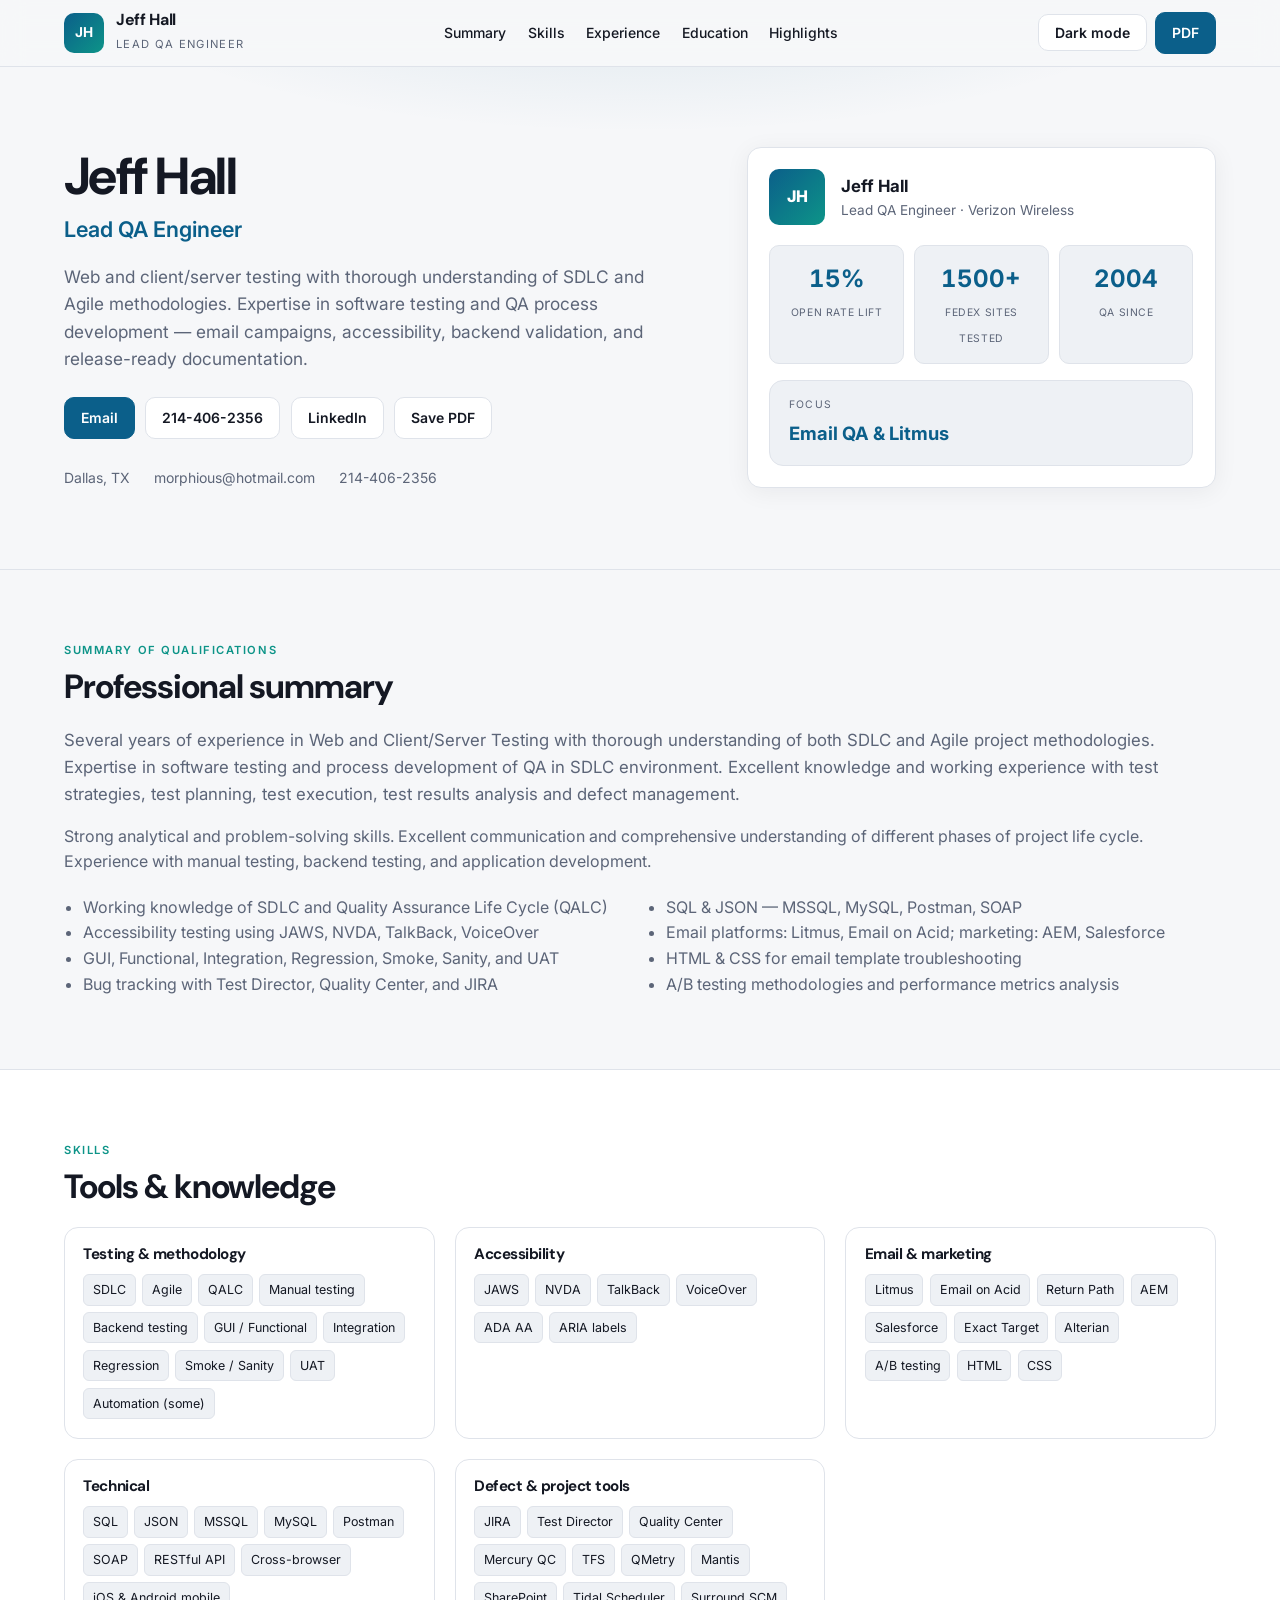
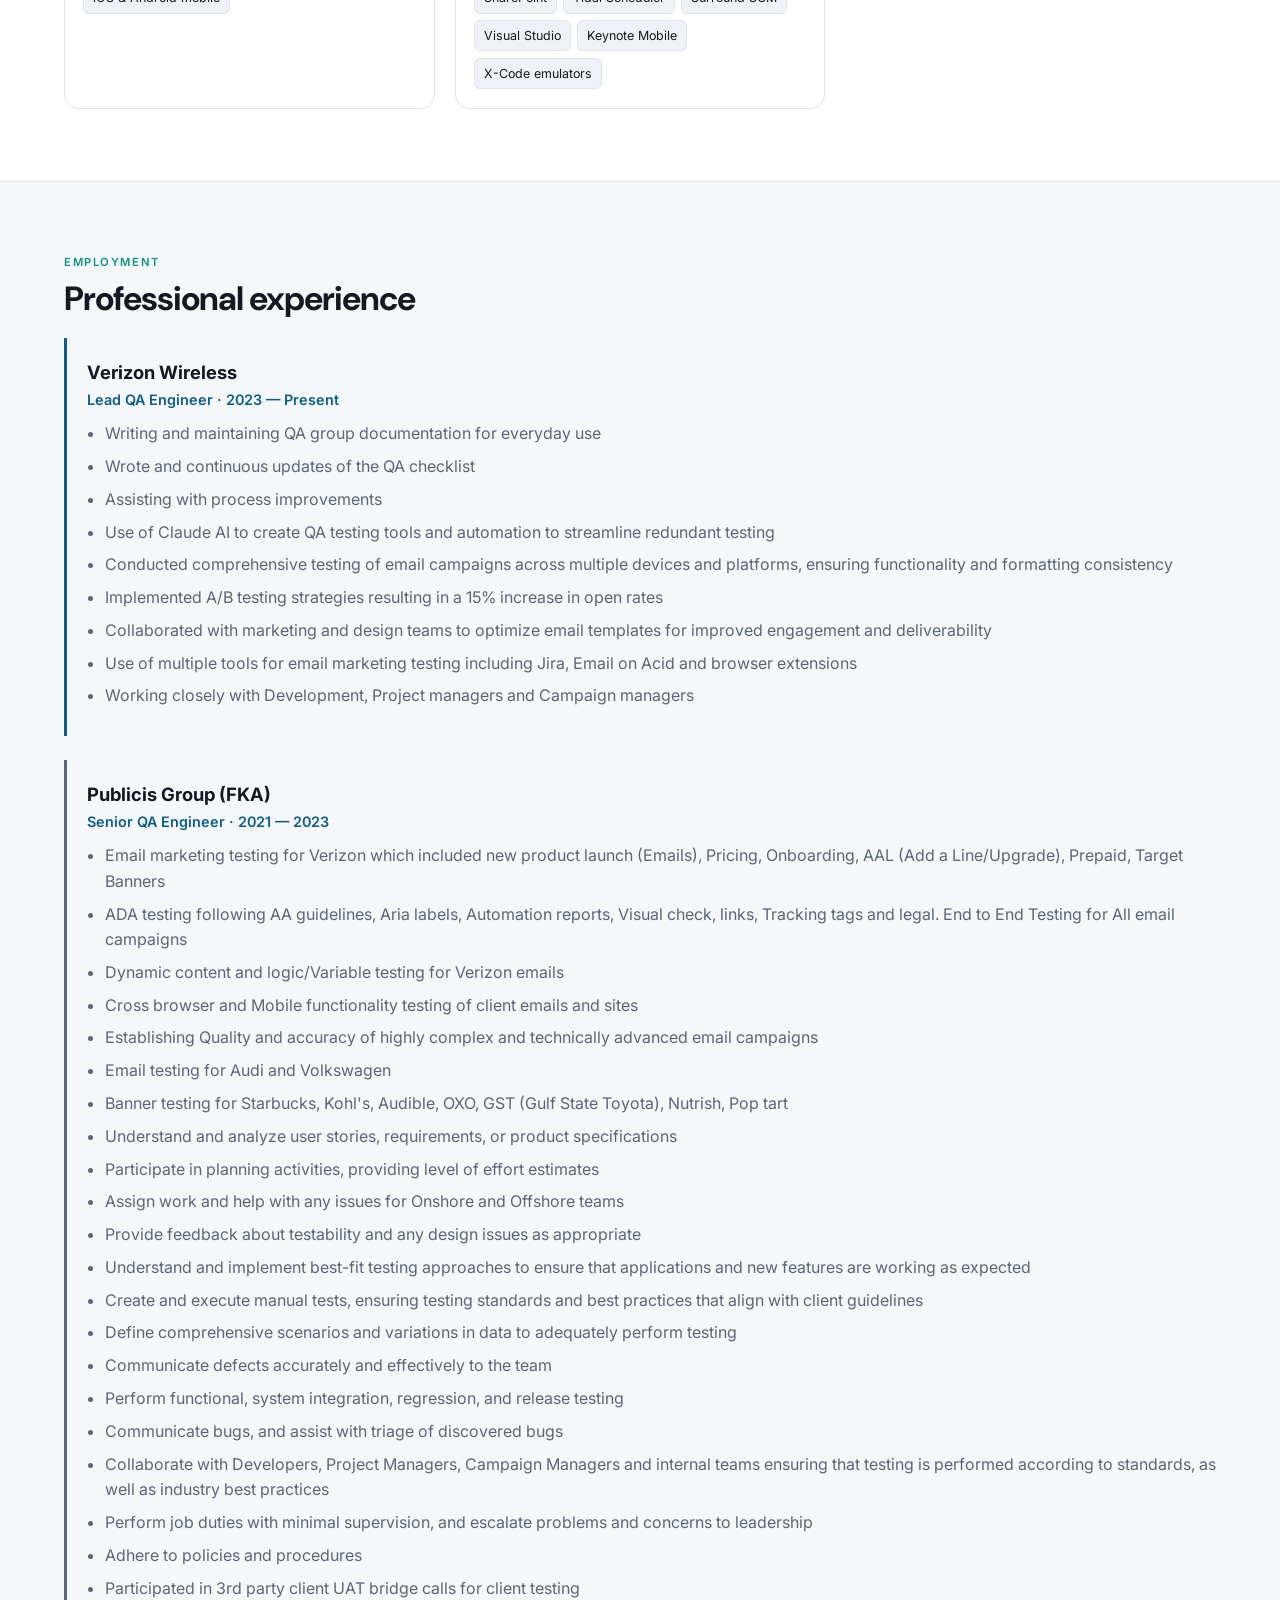
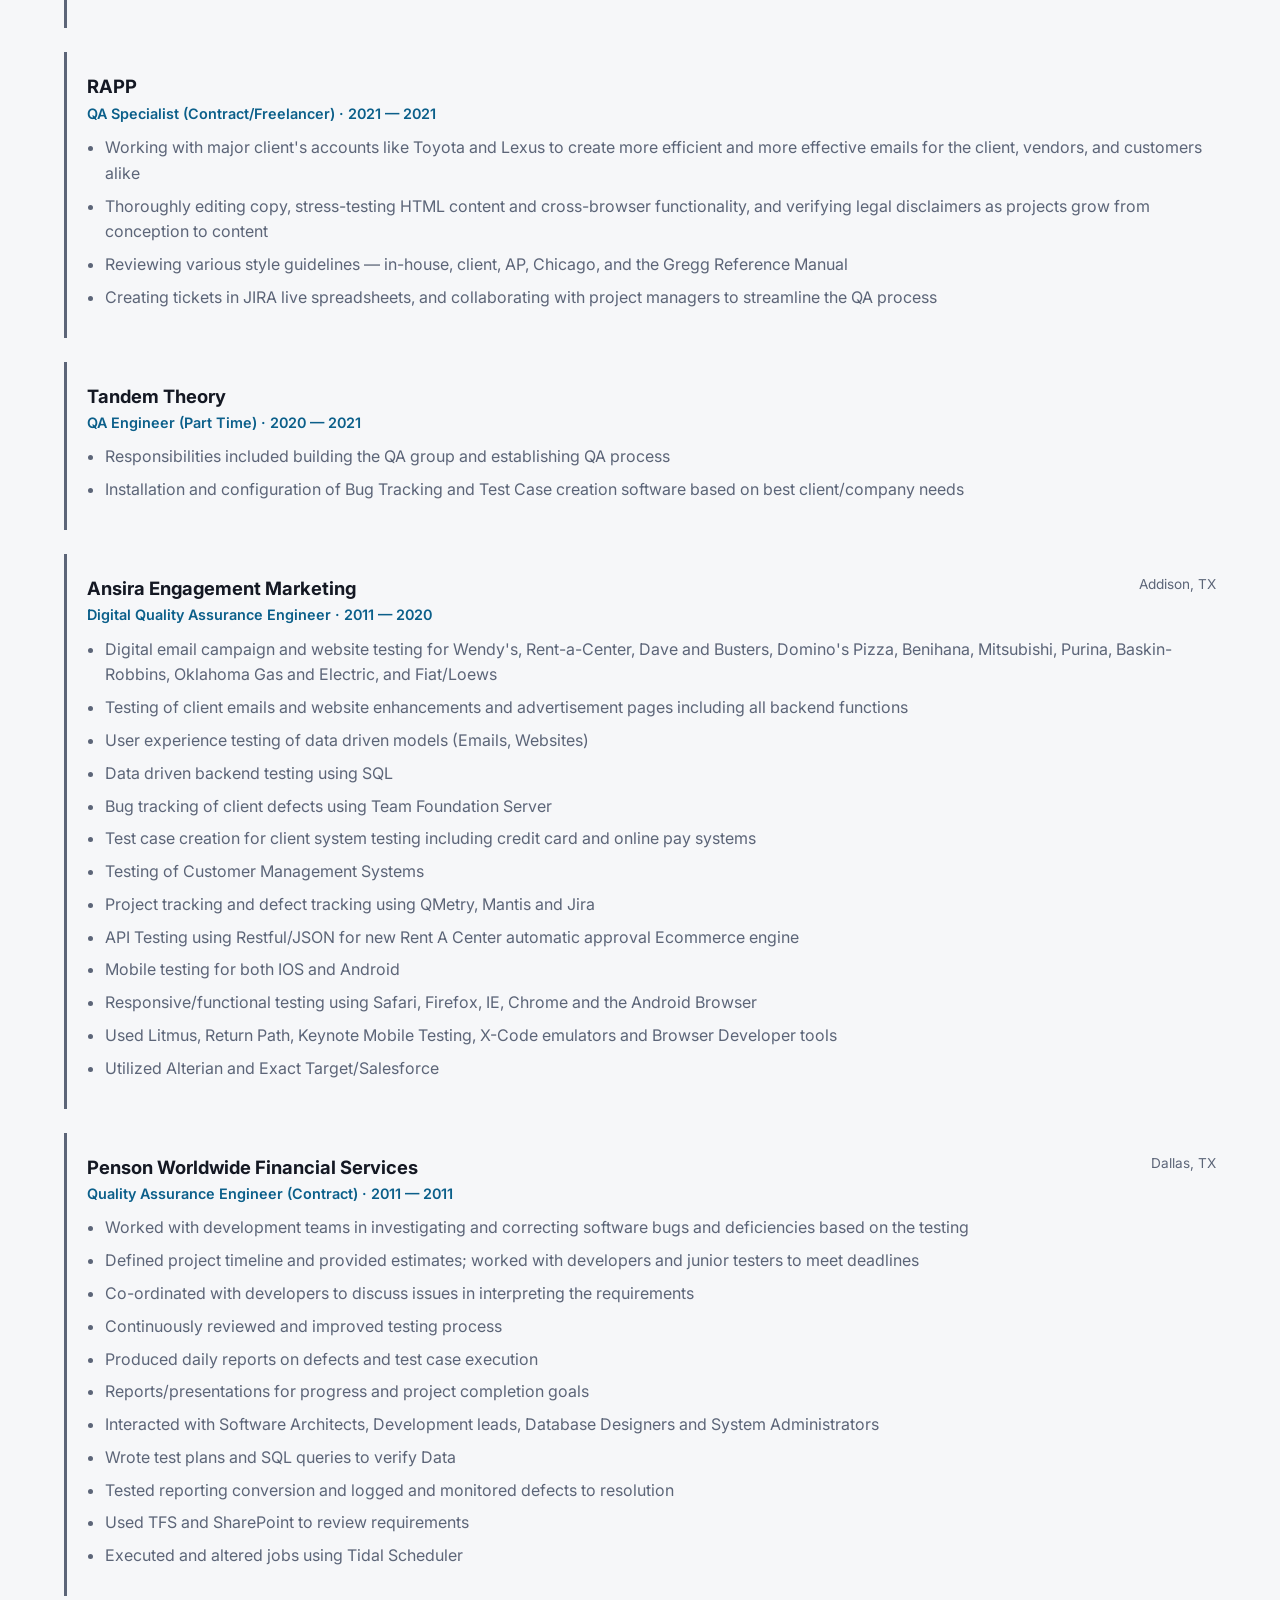
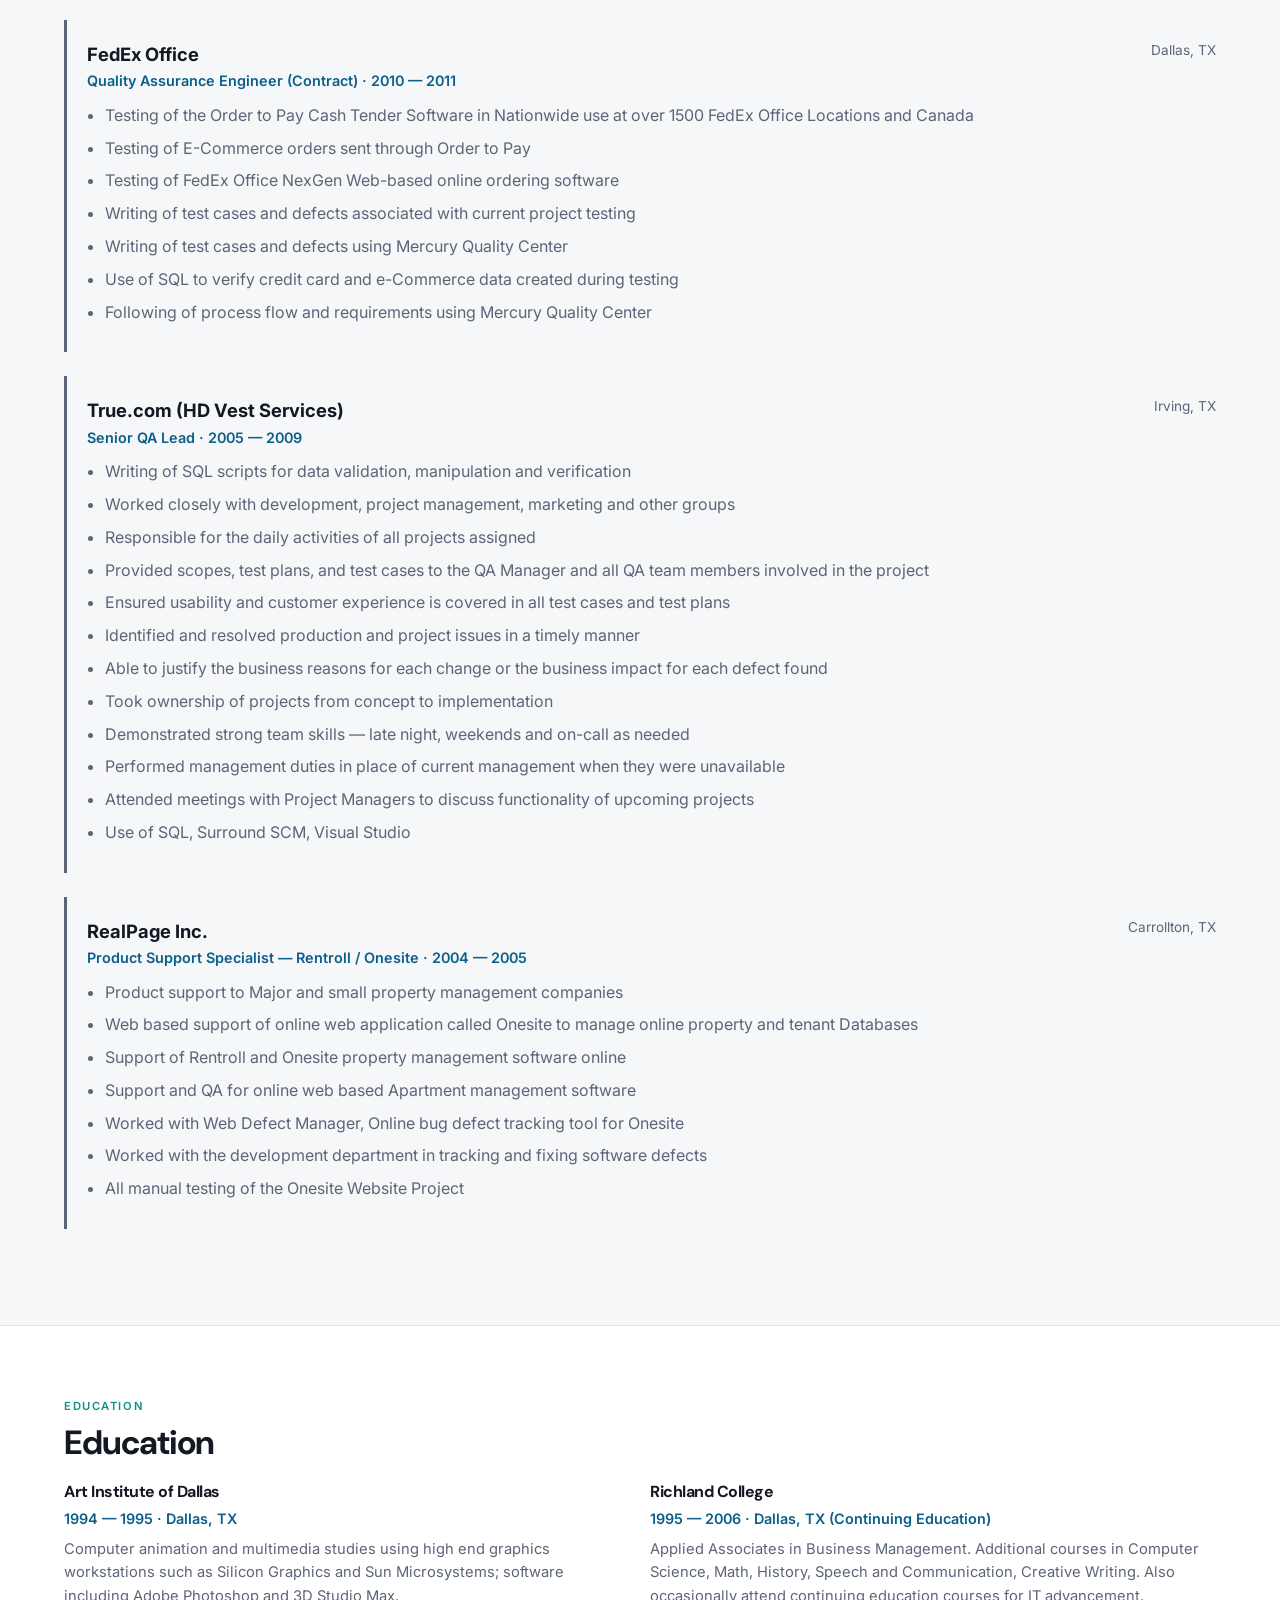
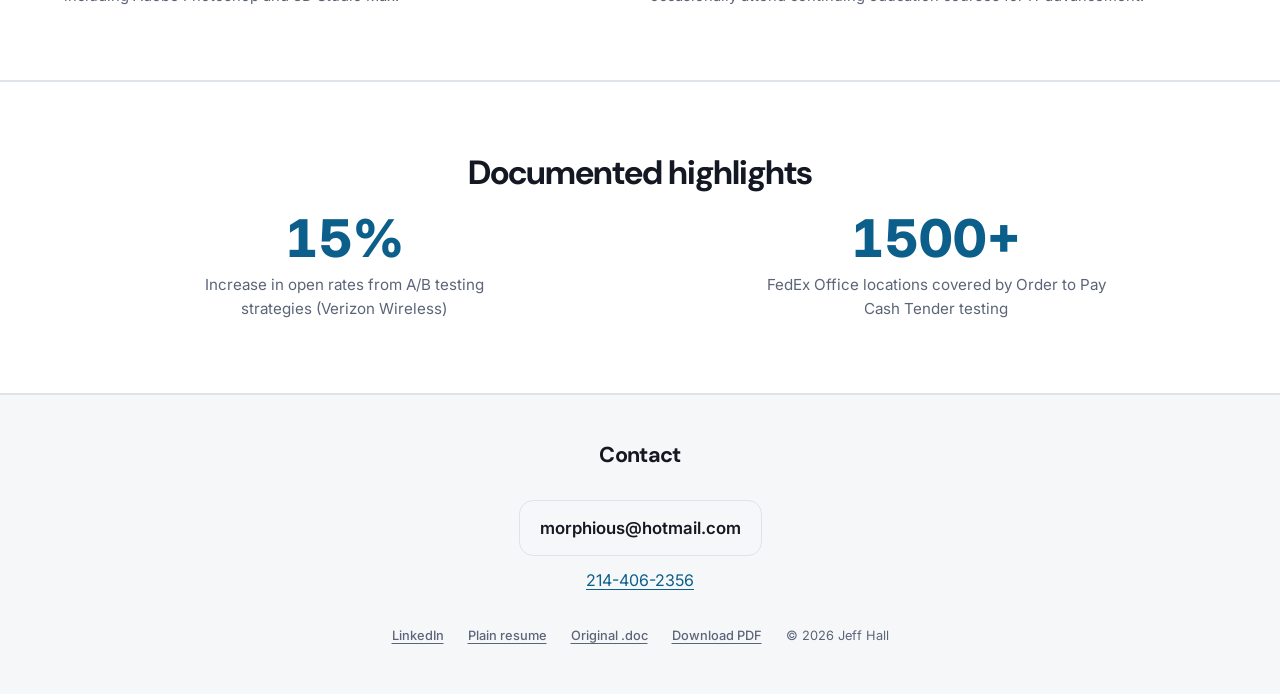
==== commit f109bc13: "Add Claude AI QA automation bullet to Verizon experience. Highlight use of AI tools to streamline re" ====
--- a/index.html
+++ b/index.html
@@ -141,6 +141,7 @@
             <li>Writing and maintaining QA group documentation for everyday use</li>
             <li>Wrote and continuous updates of the QA checklist</li>
             <li>Assisting with process improvements</li>
+            <li>Use of Claude AI to create QA testing tools and automation to streamline redundant testing</li>
             <li>Conducted comprehensive testing of email campaigns across multiple devices and platforms, ensuring functionality and formatting consistency</li>
             <li>Implemented A/B testing strategies resulting in a 15% increase in open rates</li>
             <li>Collaborated with marketing and design teams to optimize email templates for improved engagement and deliverability</li>
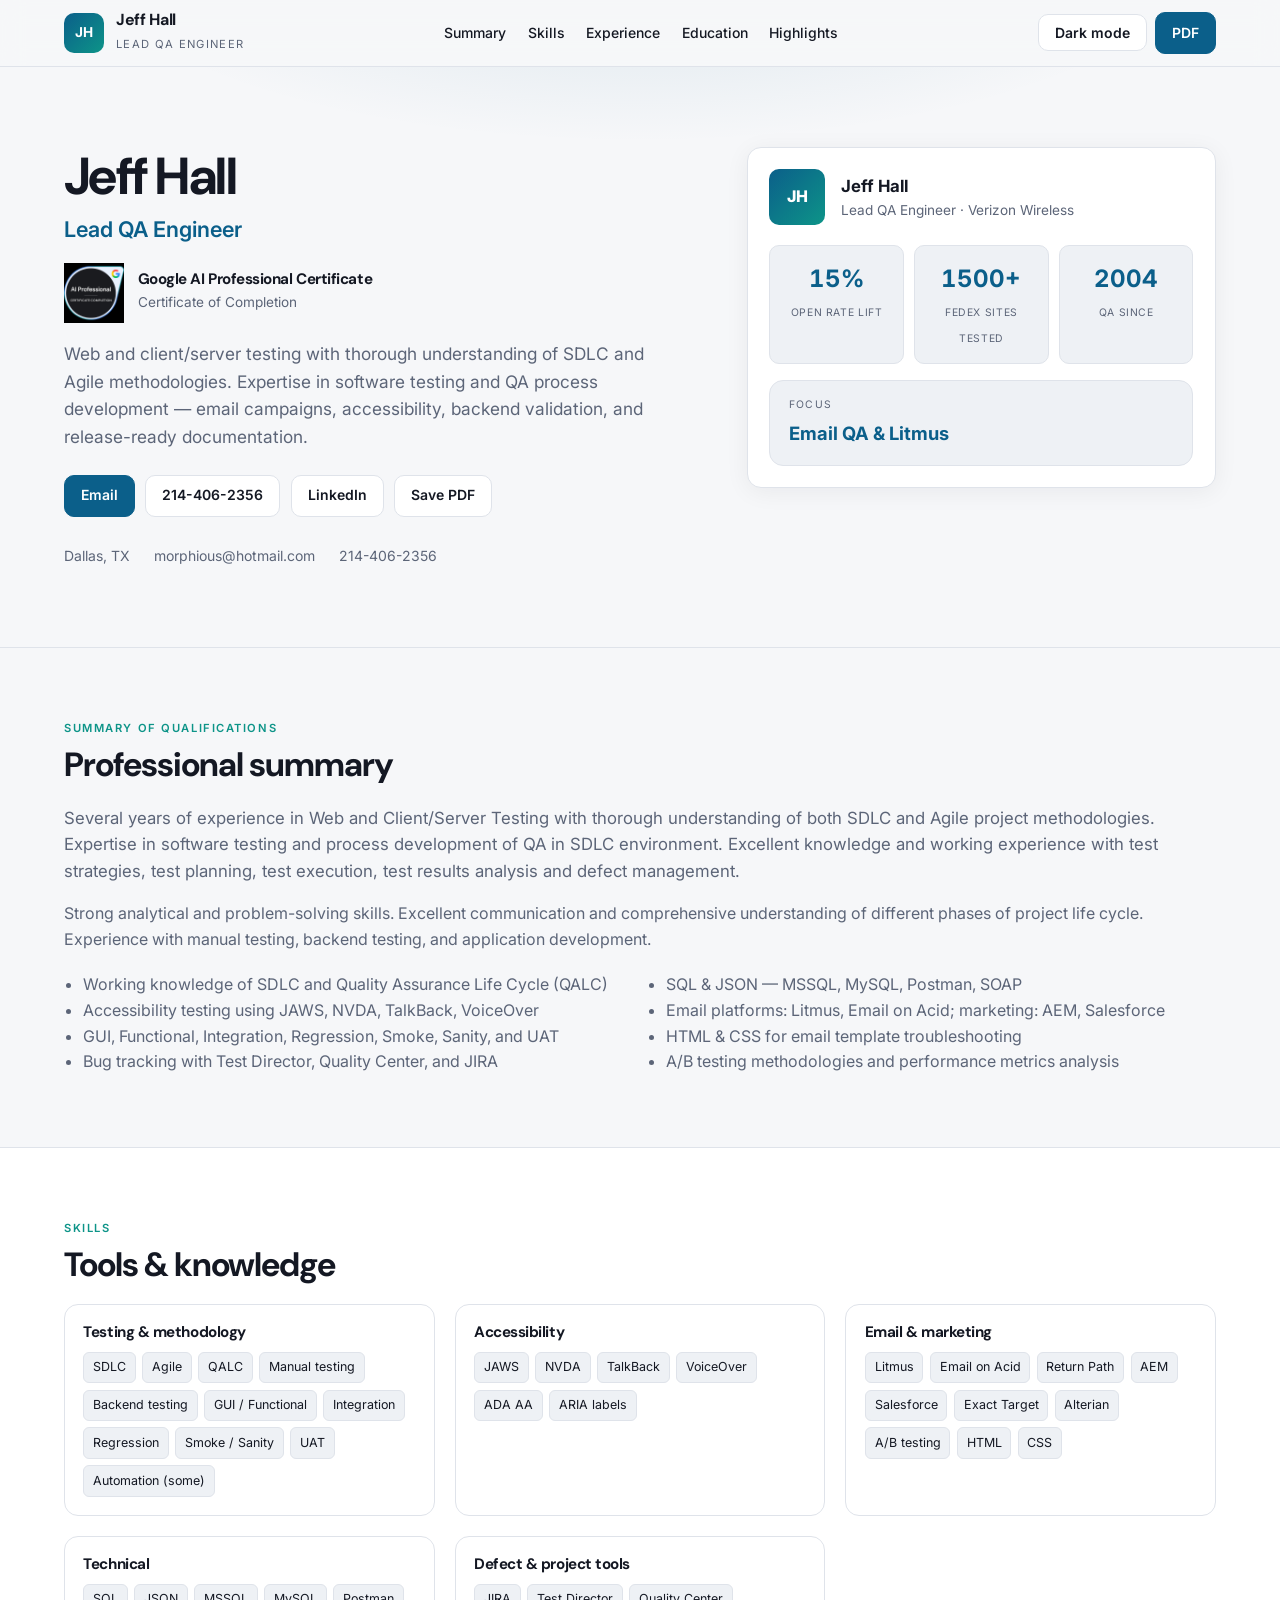
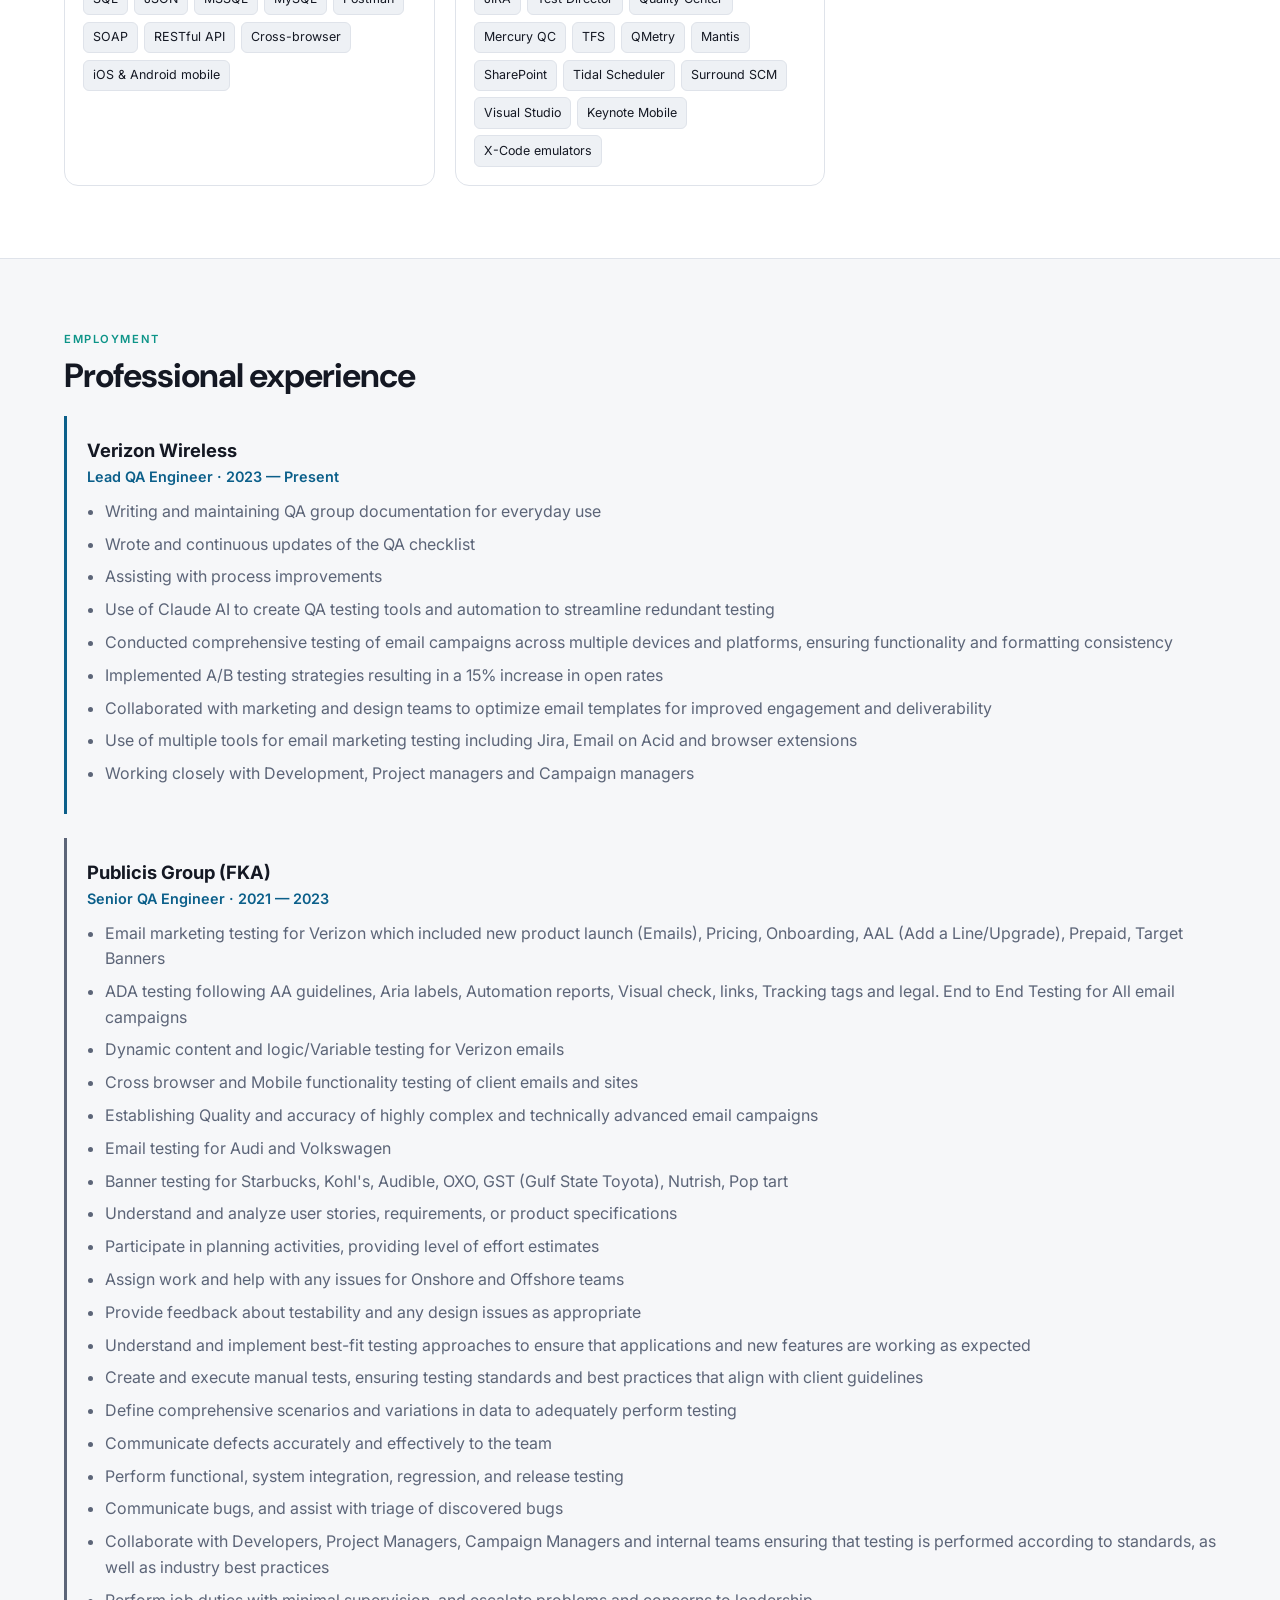
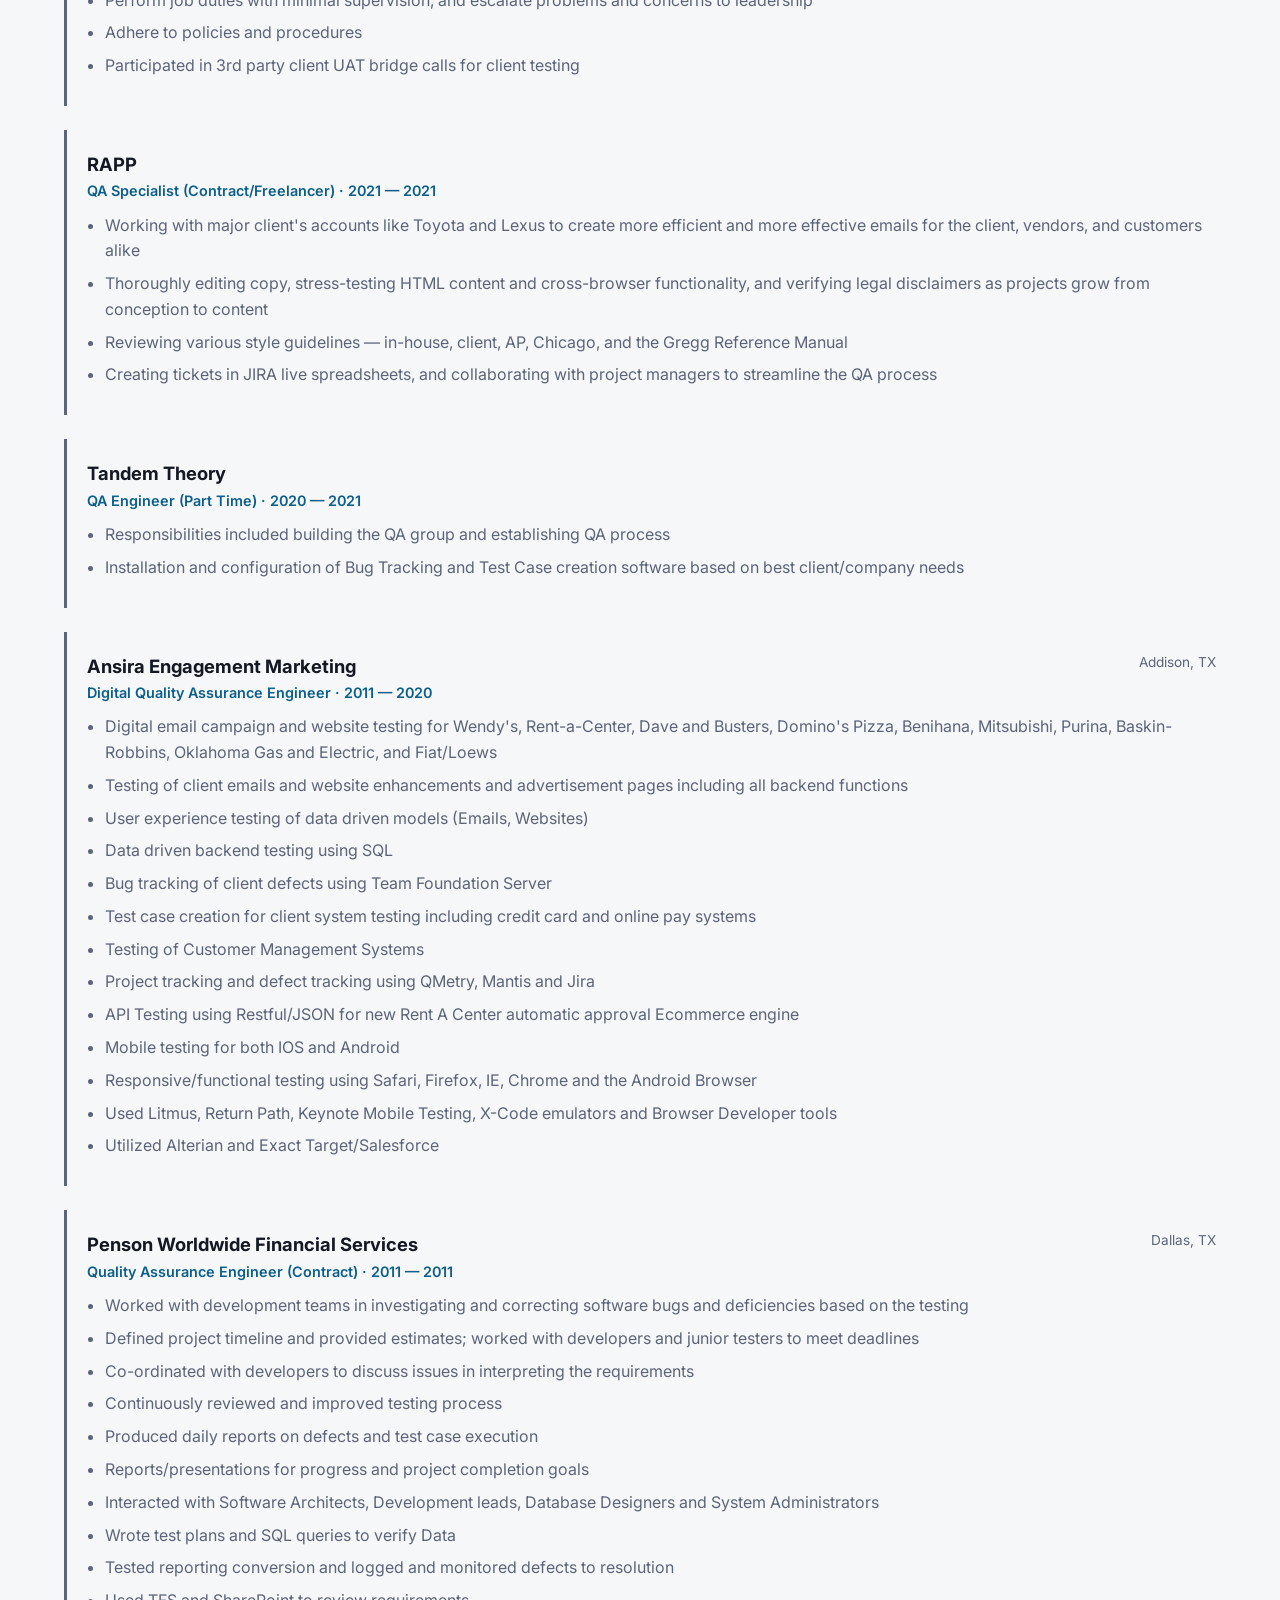
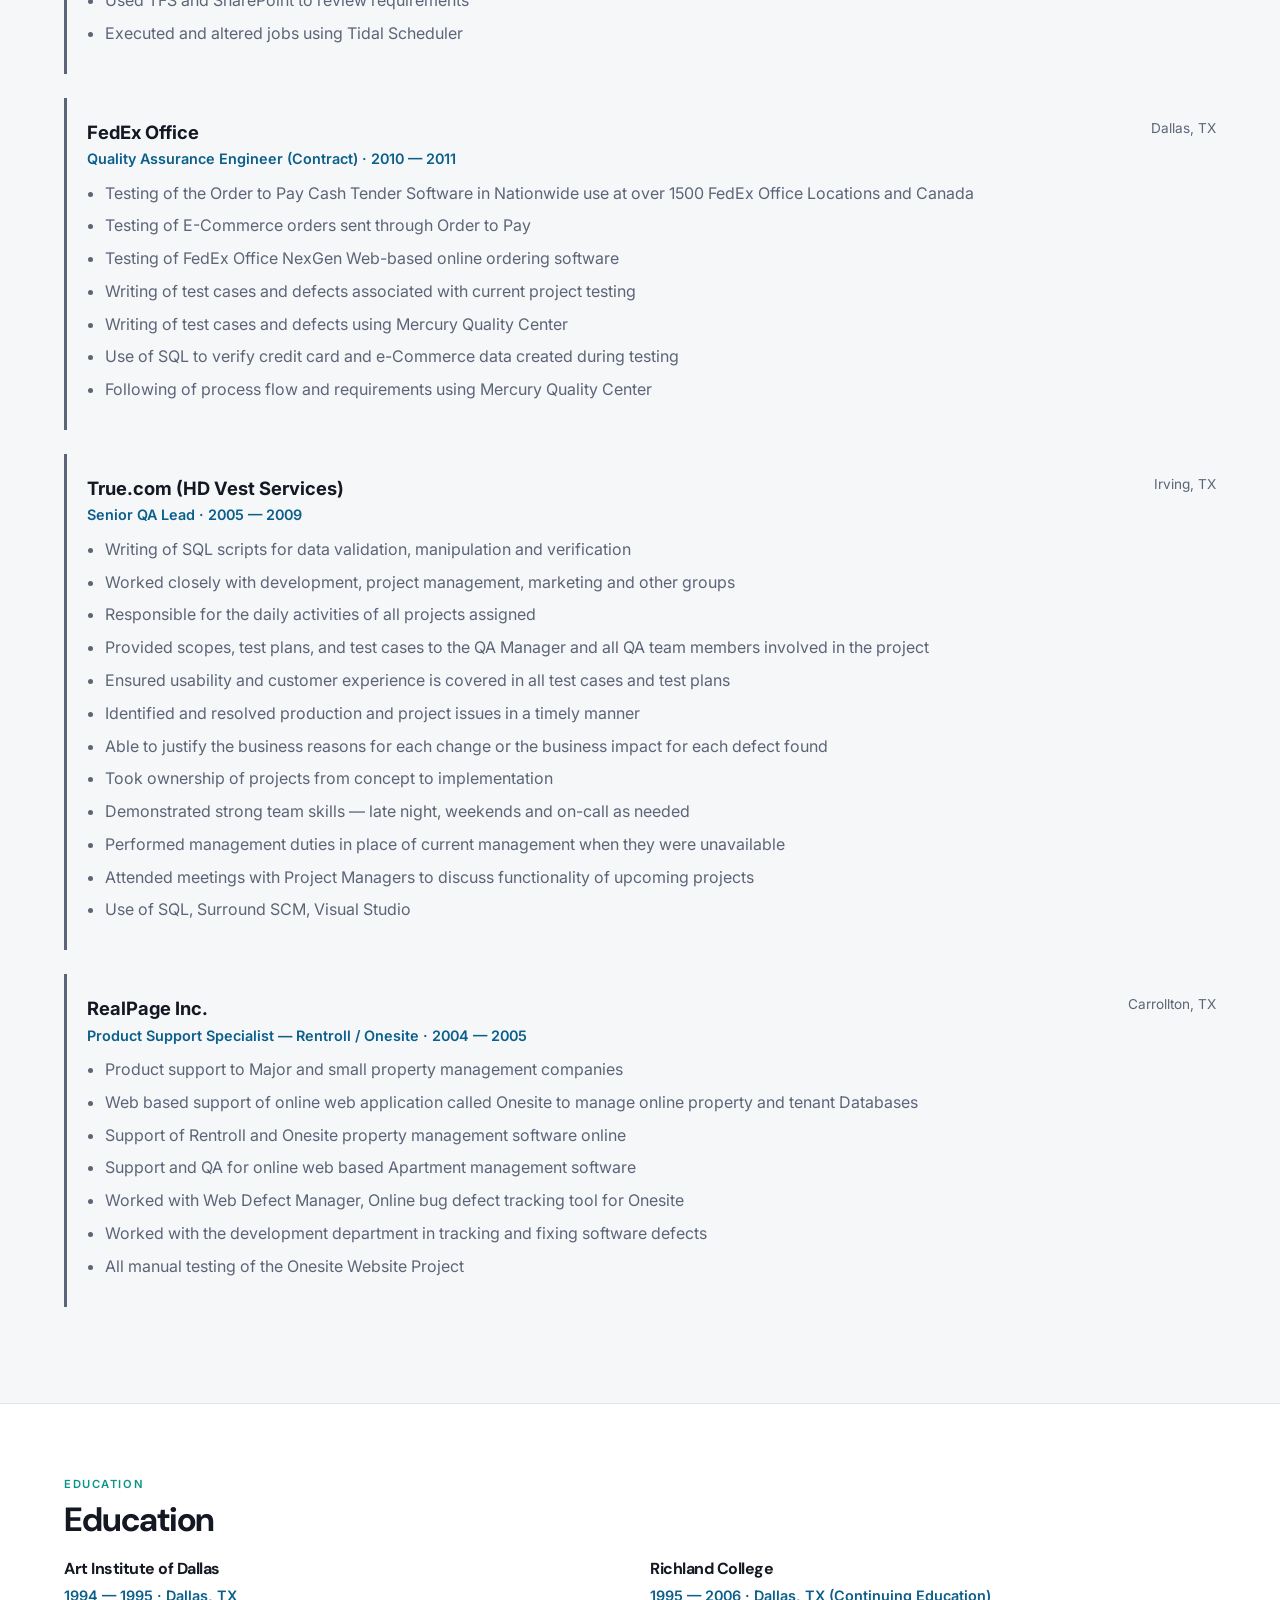
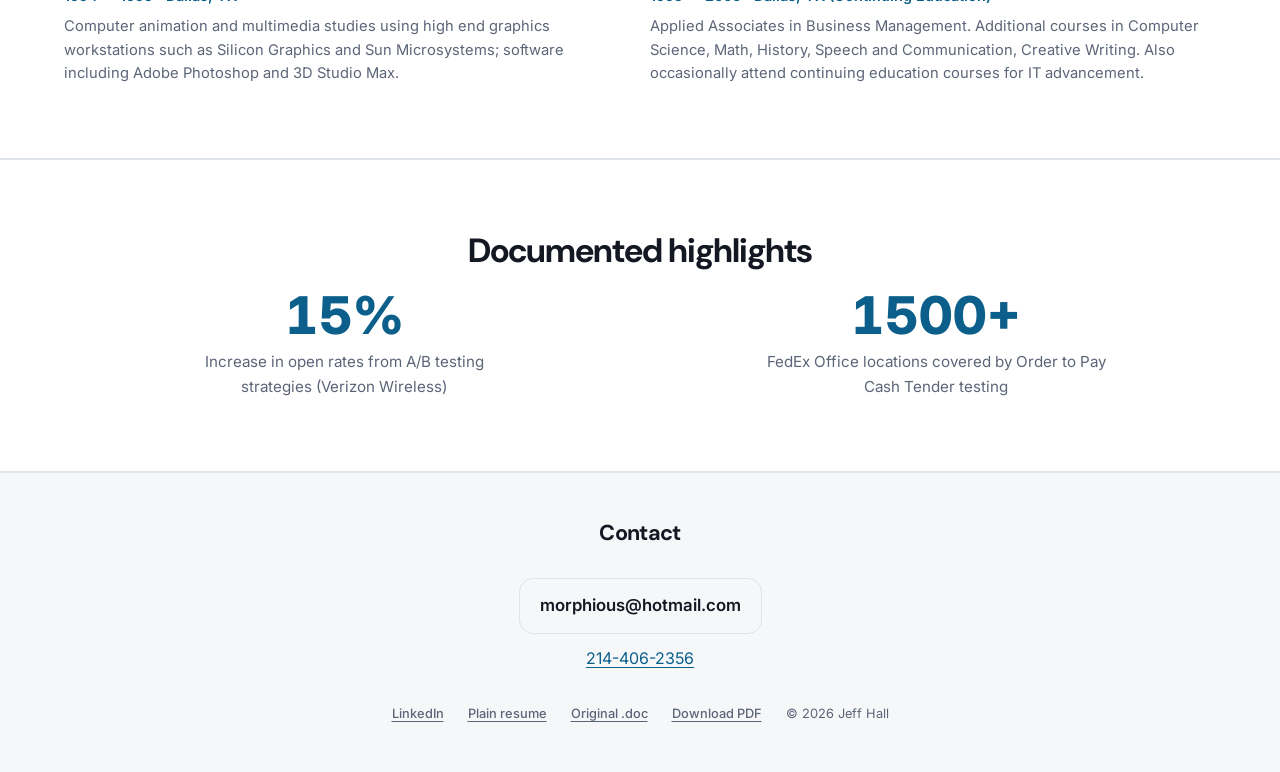
==== commit 20c2105f: "Add Google AI Professional Certificate badge to the hero." ====
--- a/index.html
+++ b/index.html
@@ -61,6 +61,19 @@
         <div>
           <h1>Jeff Hall</h1>
           <p class="hero-role">Lead QA Engineer</p>
+          <div class="cert-badge-row cert-badge-row--hero">
+            <img
+              class="cert-badge"
+              src="images/google-ai-professional-certificate.png"
+              alt="Google AI Professional Certificate Completion Badge"
+              width="72"
+              height="72"
+            />
+            <div>
+              <h3 class="cert-badge-title">Google AI Professional Certificate</h3>
+              <p class="cert-badge-meta">Certificate of Completion</p>
+            </div>
+          </div>
           <p class="hero-lede">Web and client/server testing with thorough understanding of SDLC and Agile methodologies. Expertise in software testing and QA process development — email campaigns, accessibility, backend validation, and release-ready documentation.</p>
           <div class="hero-actions no-print">
             <a class="btn btn-primary" href="mailto:morphious@hotmail.com">Email</a>
--- a/styles/resume-site.css
+++ b/styles/resume-site.css
@@ -857,6 +857,47 @@
   }
 }
 
+.cert-badge-row {
+  display: flex;
+  align-items: center;
+  gap: 0.85rem;
+  margin-top: 1.5rem;
+}
+
+.cert-badge-row--hero {
+  margin: 0.85rem 0 1.1rem;
+}
+
+.cert-badge {
+  width: 4.5rem;
+  height: auto;
+  flex-shrink: 0;
+  display: block;
+}
+
+.cert-badge-row--hero .cert-badge {
+  width: 3.75rem;
+}
+
+.cert-badge-title {
+  font-size: 1rem;
+  margin: 0 0 0.2rem;
+}
+
+.cert-badge-row--hero .cert-badge-title {
+  font-size: 0.95rem;
+}
+
+.cert-badge-meta {
+  margin: 0;
+  color: var(--muted);
+  font-size: 0.9rem;
+}
+
+.cert-badge-row--hero .cert-badge-meta {
+  font-size: 0.85rem;
+}
+
 .note-box {
   font-size: 0.88rem;
   color: var(--muted);
@@ -1377,6 +1418,24 @@
     font-size: 9.5pt !important;
   }
 
+  .cert-badge-row {
+    margin-top: 0.35rem !important;
+    gap: 0.5rem !important;
+  }
+
+  .cert-badge {
+    width: 2.75rem !important;
+  }
+
+  .cert-badge-title {
+    font-size: 10pt !important;
+    margin: 0 0 0.05rem !important;
+  }
+
+  .cert-badge-meta {
+    font-size: 9.5pt !important;
+  }
+
   .site-footer {
     padding-top: 0.15rem !important;
     text-align: left !important;
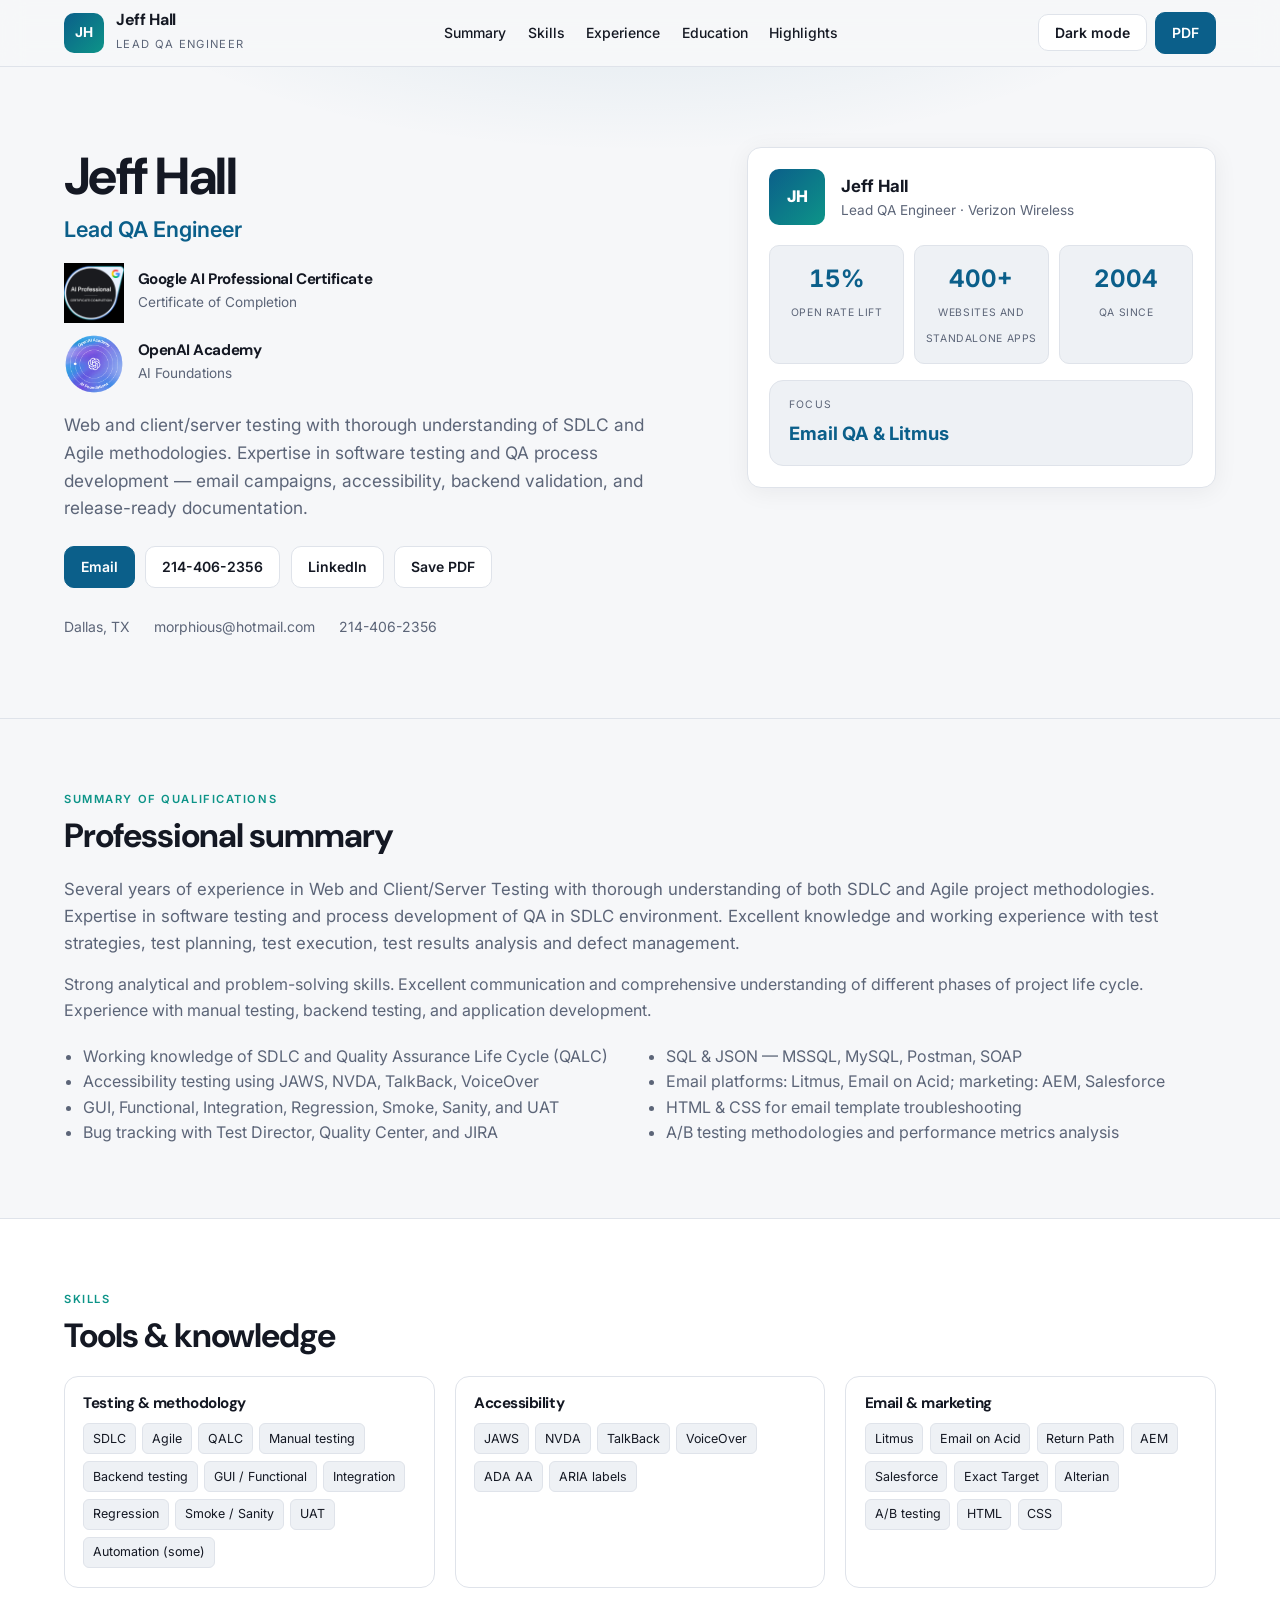
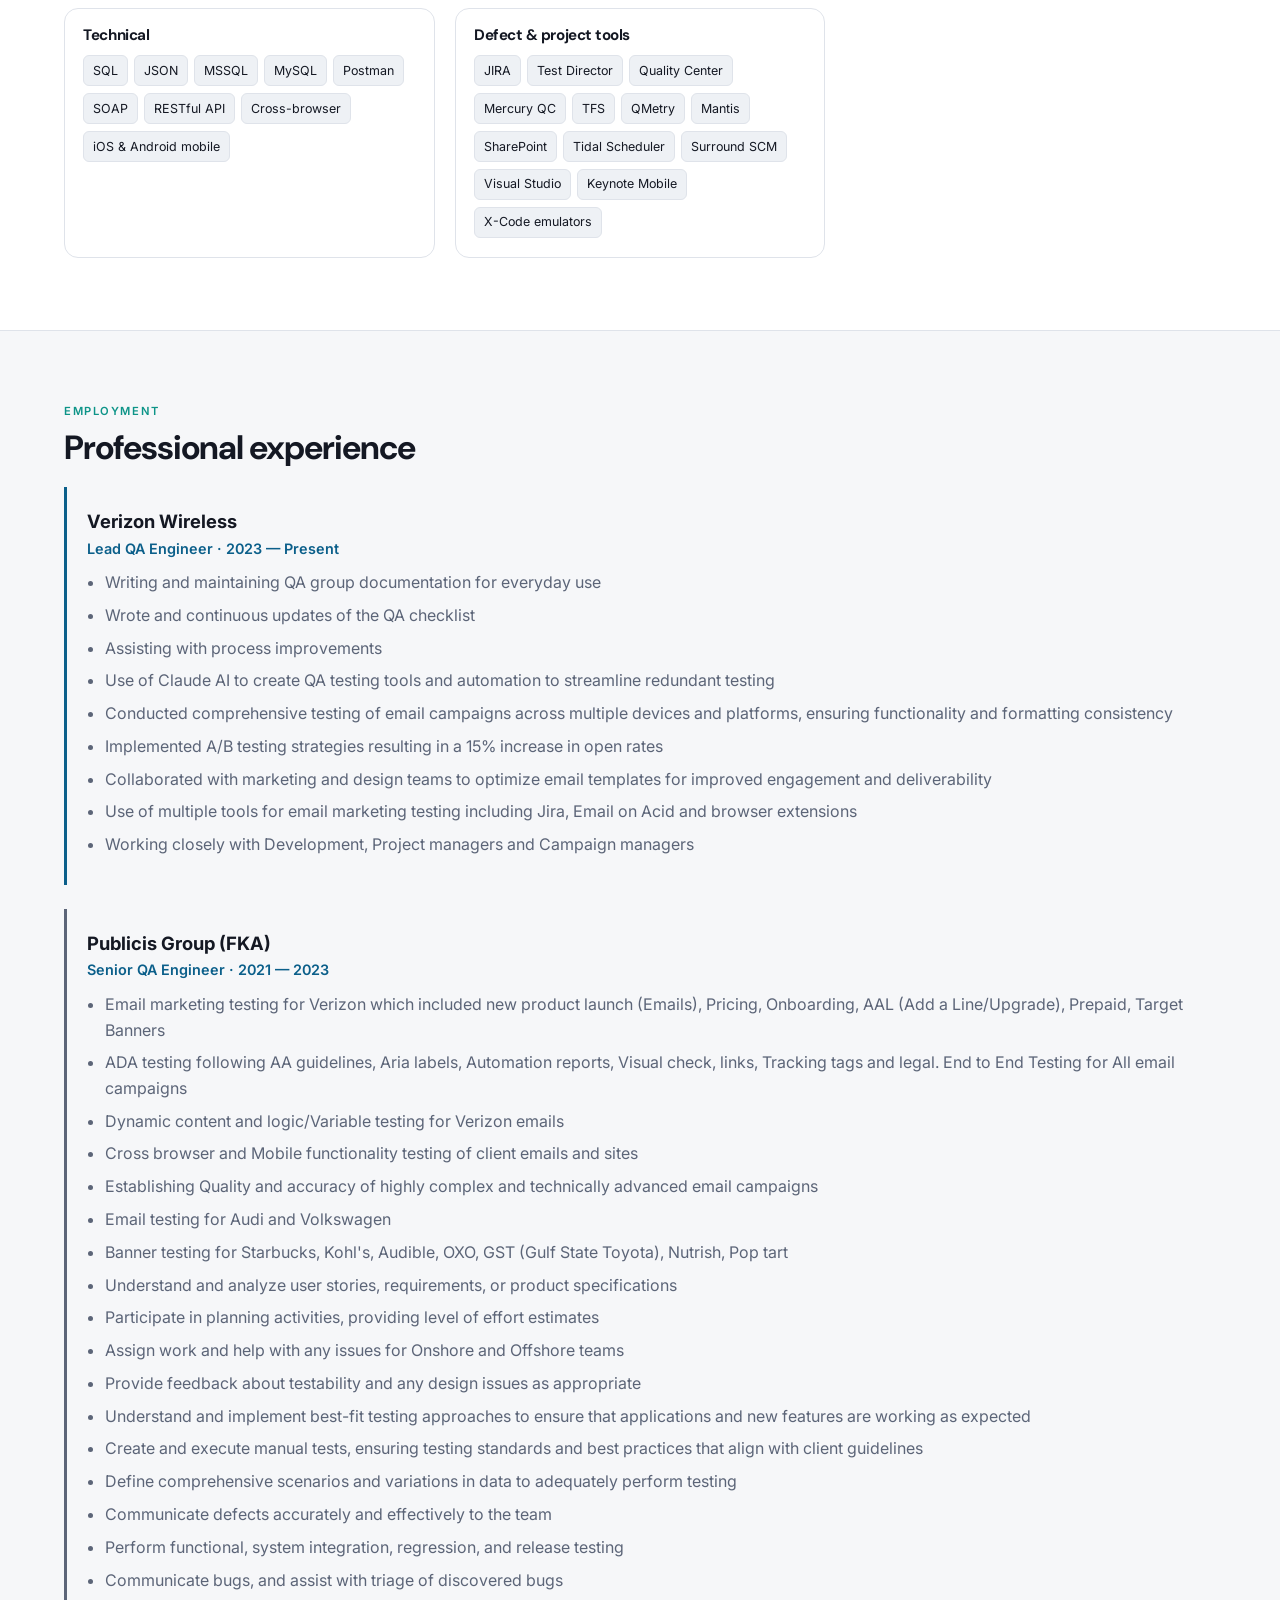
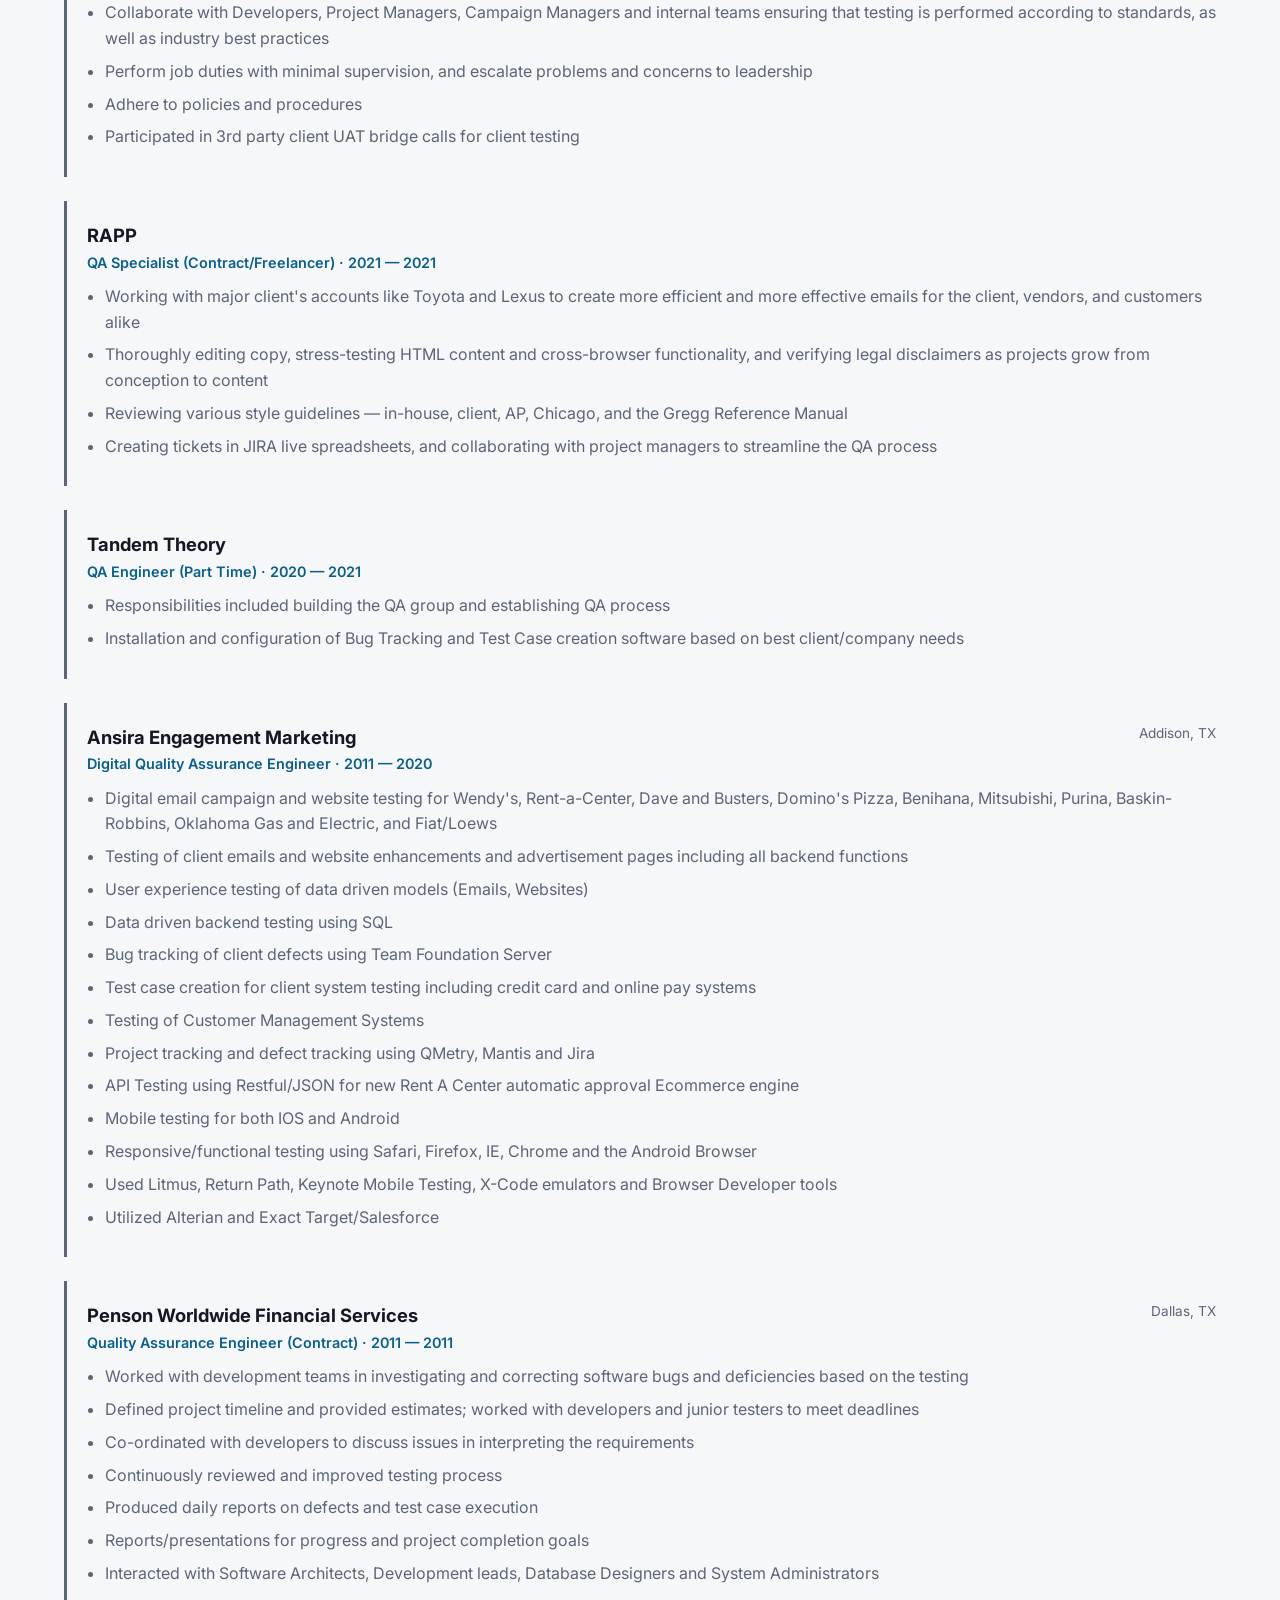
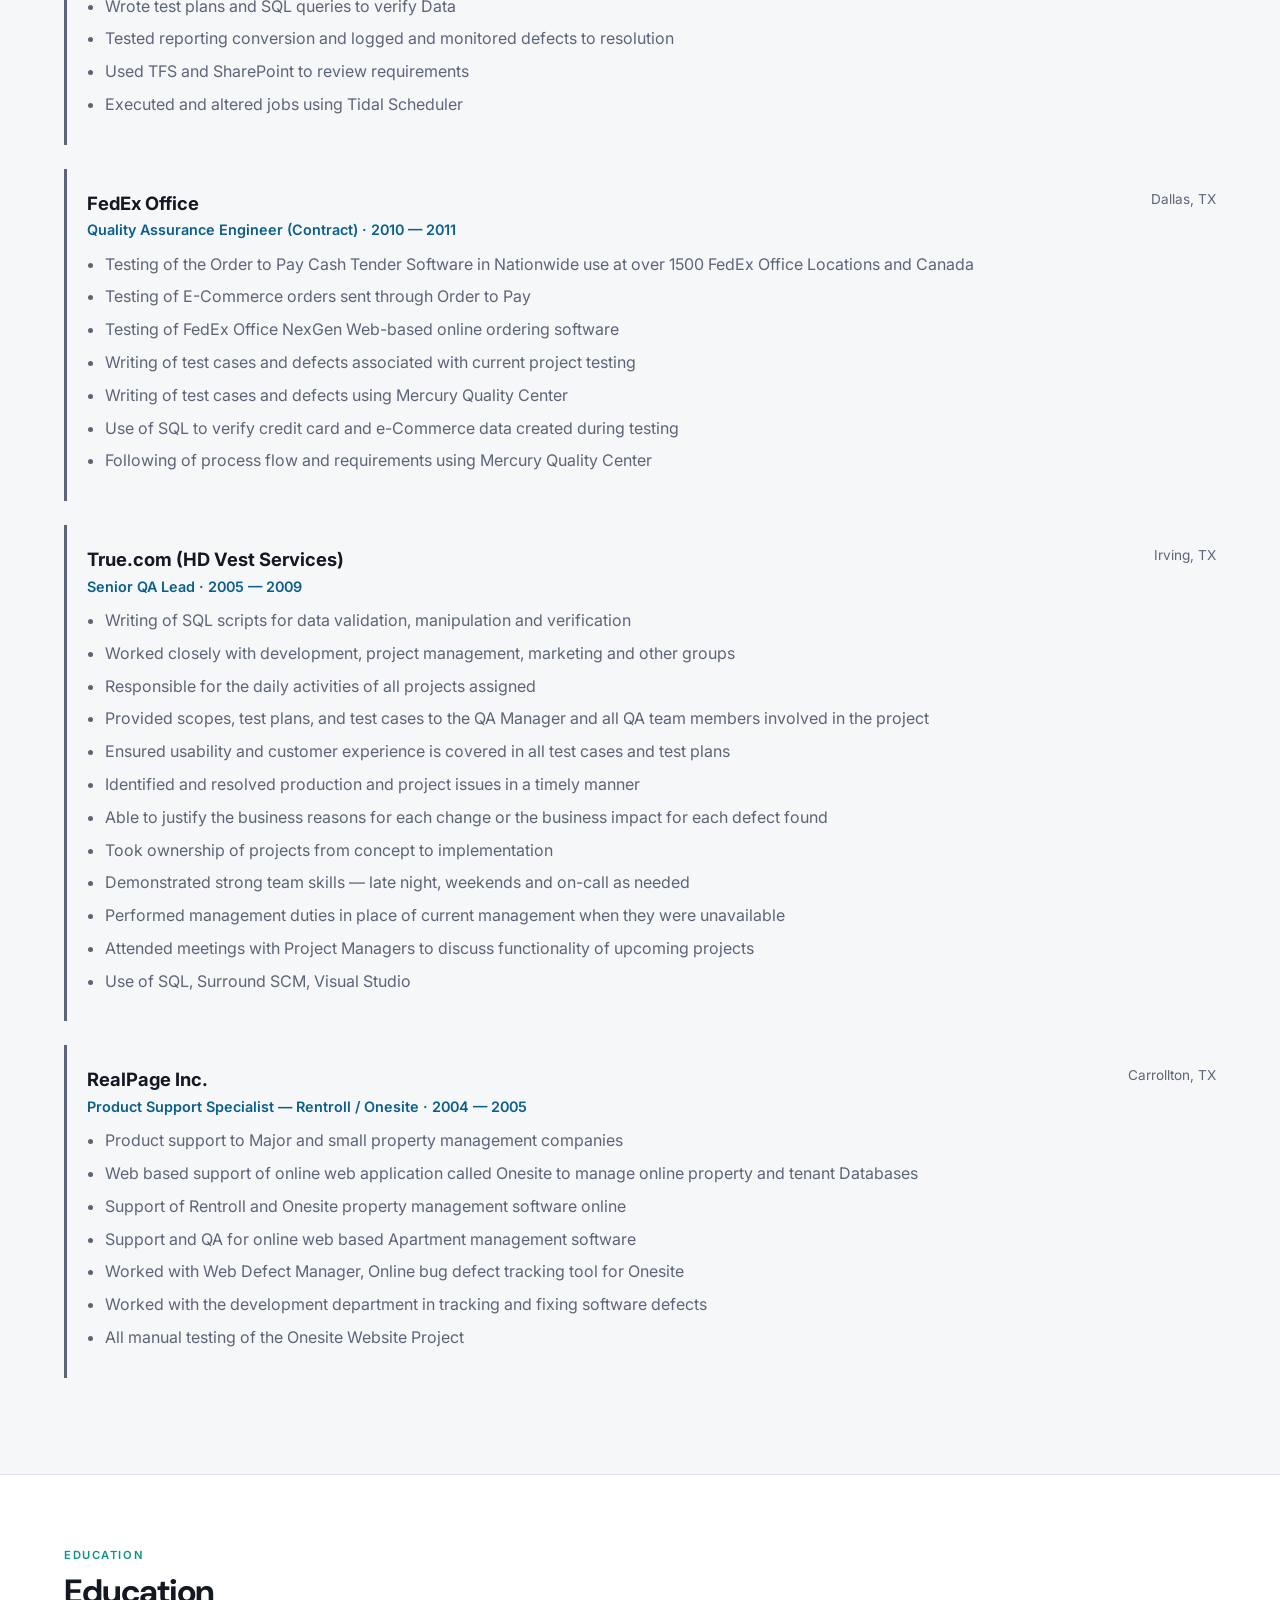
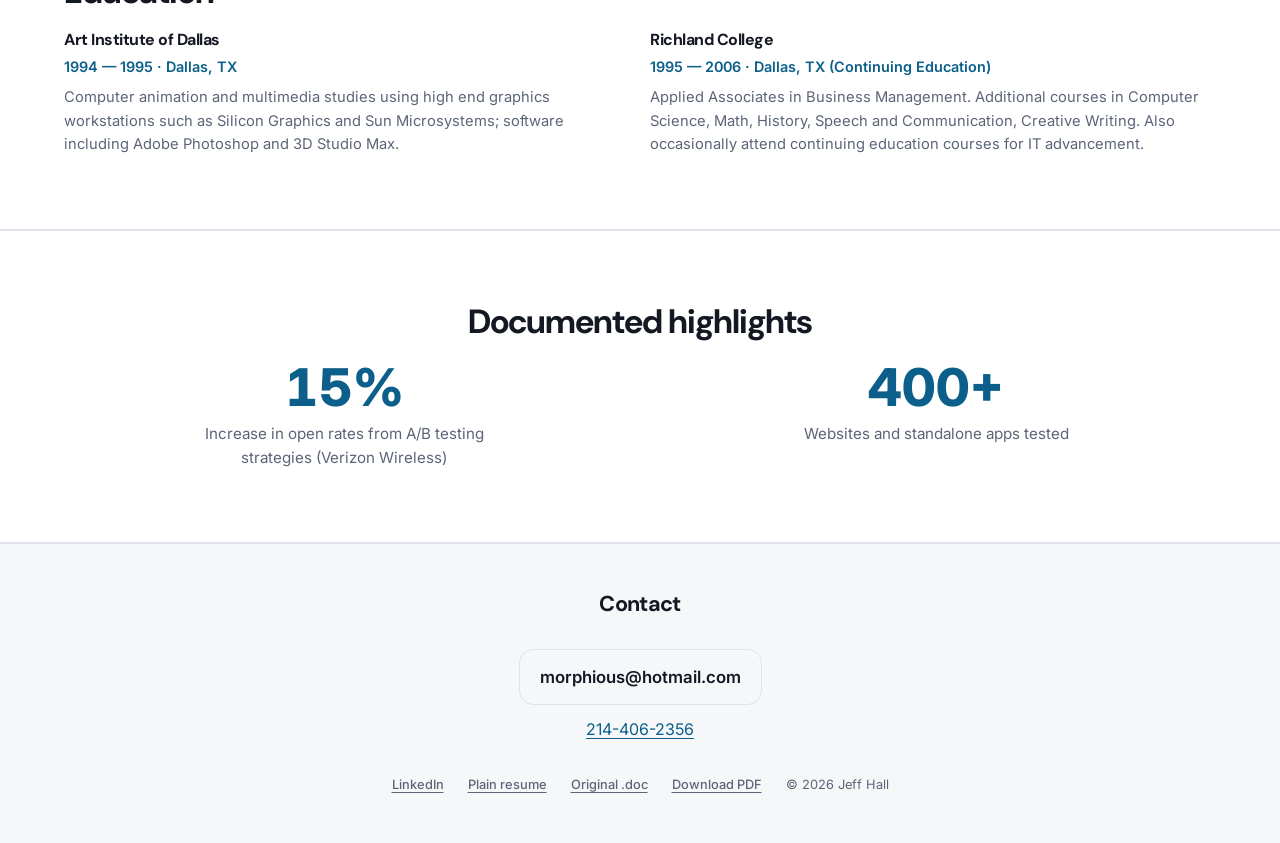
==== commit 9a250c0d: "Add the OpenAI Academy badge and replace the FedEx site count." ====
--- a/index.html
+++ b/index.html
@@ -11,7 +11,7 @@
   <link rel="preconnect" href="https://fonts.googleapis.com" />
   <link rel="preconnect" href="https://fonts.gstatic.com" crossorigin />
   <link href="https://fonts.googleapis.com/css2?family=DM+Sans:ital,opsz,wght@0,9..40,400;0,9..40,600;0,9..40,700&family=Inter:wght@400;500;600;700&display=swap" rel="stylesheet" />
-  <link rel="stylesheet" href="styles/resume-site.css?v=2026-05-20-print" />
+  <link rel="stylesheet" href="styles/resume-site.css?v=2026-11-09-badge" />
   <script type="application/ld+json">
   {
     "@context": "https://schema.org",
@@ -61,17 +61,32 @@
         <div>
           <h1>Jeff Hall</h1>
           <p class="hero-role">Lead QA Engineer</p>
-          <div class="cert-badge-row cert-badge-row--hero">
-            <img
-              class="cert-badge"
-              src="images/google-ai-professional-certificate.png"
-              alt="Google AI Professional Certificate Completion Badge"
-              width="72"
-              height="72"
-            />
-            <div>
-              <h3 class="cert-badge-title">Google AI Professional Certificate</h3>
-              <p class="cert-badge-meta">Certificate of Completion</p>
+          <div class="cert-stack">
+            <div class="cert-badge-row cert-badge-row--hero">
+              <img
+                class="cert-badge"
+                src="images/google-ai-professional-certificate.png"
+                alt="Google AI Professional Certificate Completion Badge"
+                width="72"
+                height="72"
+              />
+              <div>
+                <h3 class="cert-badge-title">Google AI Professional Certificate</h3>
+                <p class="cert-badge-meta">Certificate of Completion</p>
+              </div>
+            </div>
+            <div class="cert-badge-row cert-badge-row--hero">
+              <img
+                class="cert-badge"
+                src="images/openai-academy-ai-foundations.png"
+                alt="OpenAI Academy AI Foundations badge"
+                width="72"
+                height="72"
+              />
+              <div>
+                <h3 class="cert-badge-title">OpenAI Academy</h3>
+                <p class="cert-badge-meta">AI Foundations</p>
+              </div>
             </div>
           </div>
           <p class="hero-lede">Web and client/server testing with thorough understanding of SDLC and Agile methodologies. Expertise in software testing and QA process development — email campaigns, accessibility, backend validation, and release-ready documentation.</p>
@@ -97,7 +112,7 @@
           </div>
           <div class="stat-grid">
             <div class="stat-cell"><strong>15%</strong><span>Open rate lift</span></div>
-            <div class="stat-cell"><strong>1500+</strong><span>FedEx sites tested</span></div>
+            <div class="stat-cell"><strong>400+</strong><span>Websites and standalone apps</span></div>
             <div class="stat-cell"><strong>2004</strong><span>QA since</span></div>
           </div>
           <div class="focus-card">
@@ -314,7 +329,7 @@
         <h2 class="section-title" style="text-align: center;">Documented highlights</h2>
         <div class="impact-grid two-col">
           <div><div class="impact-num">15%</div><div class="impact-text">Increase in open rates from A/B testing strategies (Verizon Wireless)</div></div>
-          <div><div class="impact-num">1500+</div><div class="impact-text">FedEx Office locations covered by Order to Pay Cash Tender testing</div></div>
+          <div><div class="impact-num">400+</div><div class="impact-text">Websites and standalone apps tested</div></div>
         </div>
       </div>
     </section>
--- a/styles/resume-site.css
+++ b/styles/resume-site.css
@@ -857,6 +857,13 @@
   }
 }
 
+.cert-stack {
+  display: flex;
+  flex-direction: column;
+  gap: 0.7rem;
+  margin: 0.85rem 0 1.1rem;
+}
+
 .cert-badge-row {
   display: flex;
   align-items: center;
@@ -864,8 +871,9 @@
   margin-top: 1.5rem;
 }
 
-.cert-badge-row--hero {
-  margin: 0.85rem 0 1.1rem;
+.cert-badge-row--hero,
+.cert-stack .cert-badge-row {
+  margin: 0;
 }
 
 .cert-badge {
@@ -1418,9 +1426,18 @@
     font-size: 9.5pt !important;
   }
 
+  .cert-stack {
+    gap: 0.35rem !important;
+    margin: 0.35rem 0 0.5rem !important;
+  }
+
   .cert-badge-row {
     margin-top: 0.35rem !important;
     gap: 0.5rem !important;
+  }
+
+  .cert-stack .cert-badge-row {
+    margin-top: 0 !important;
   }
 
   .cert-badge {
